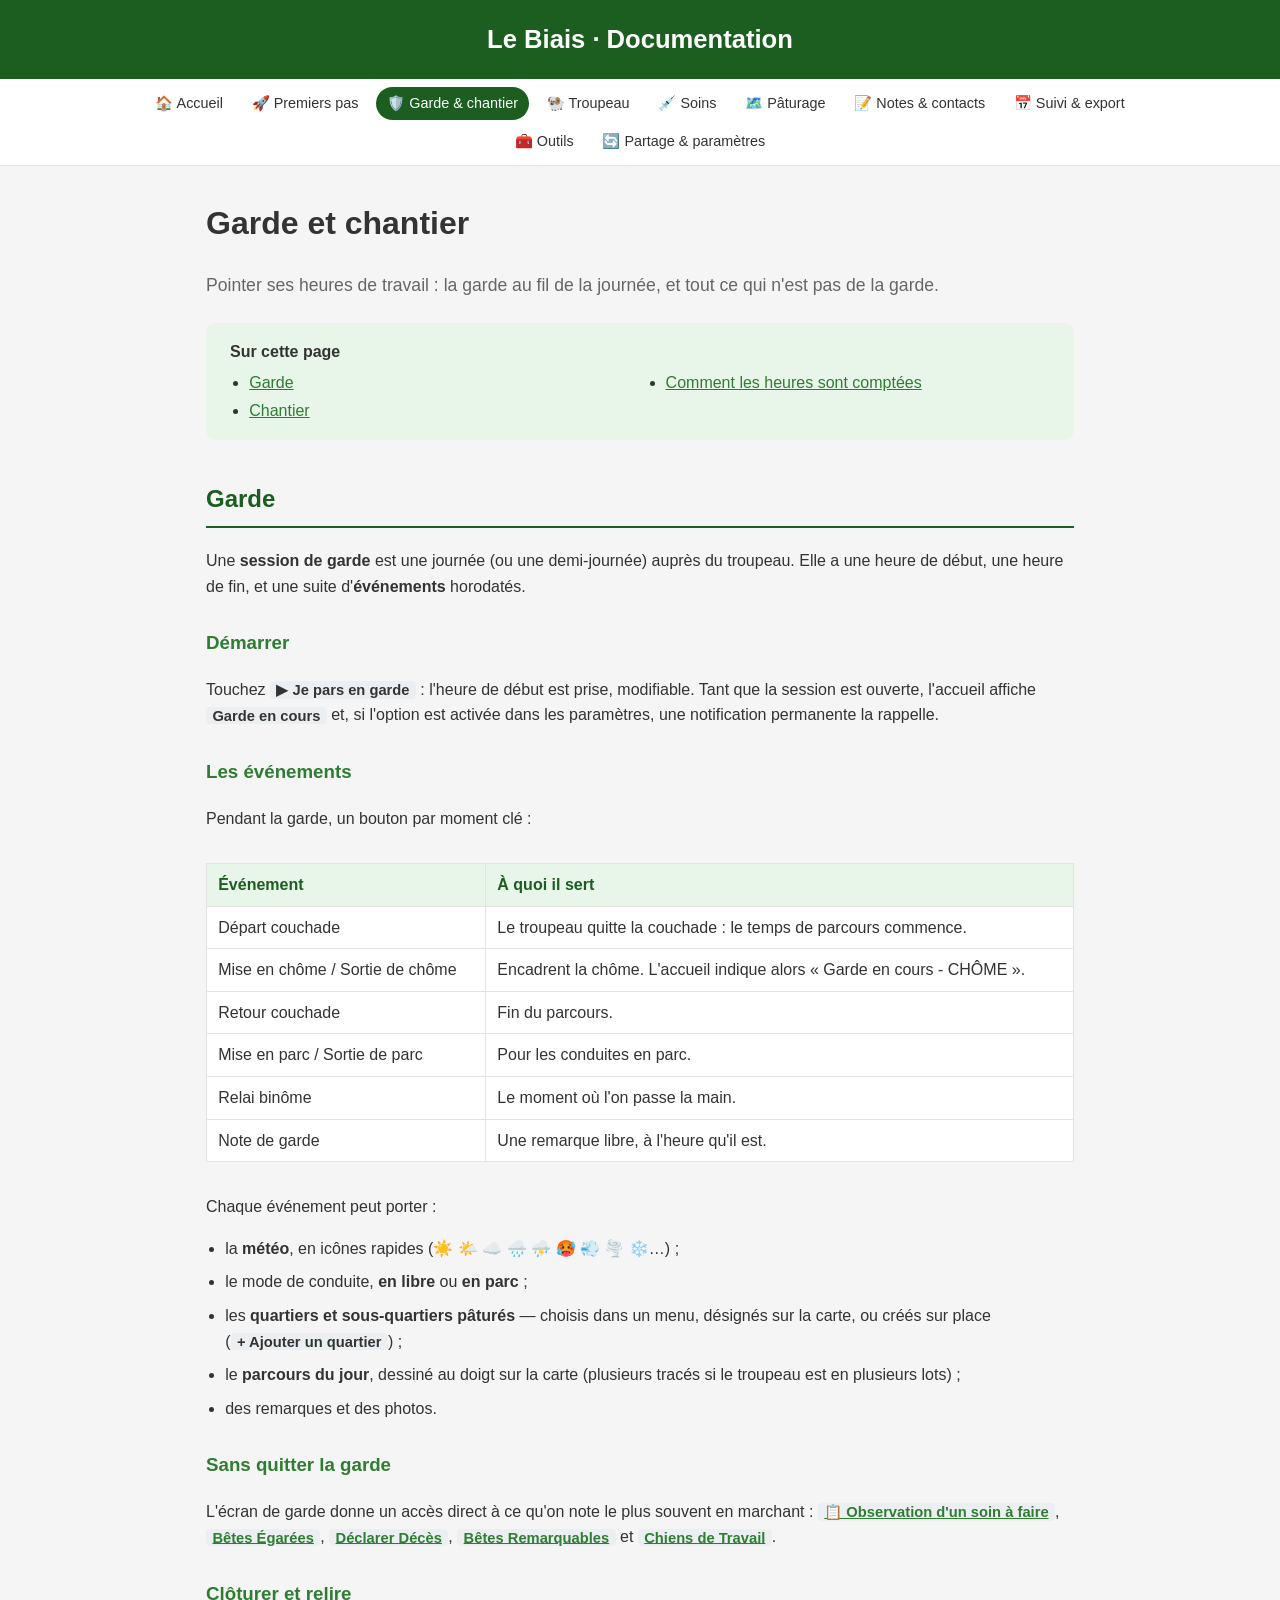
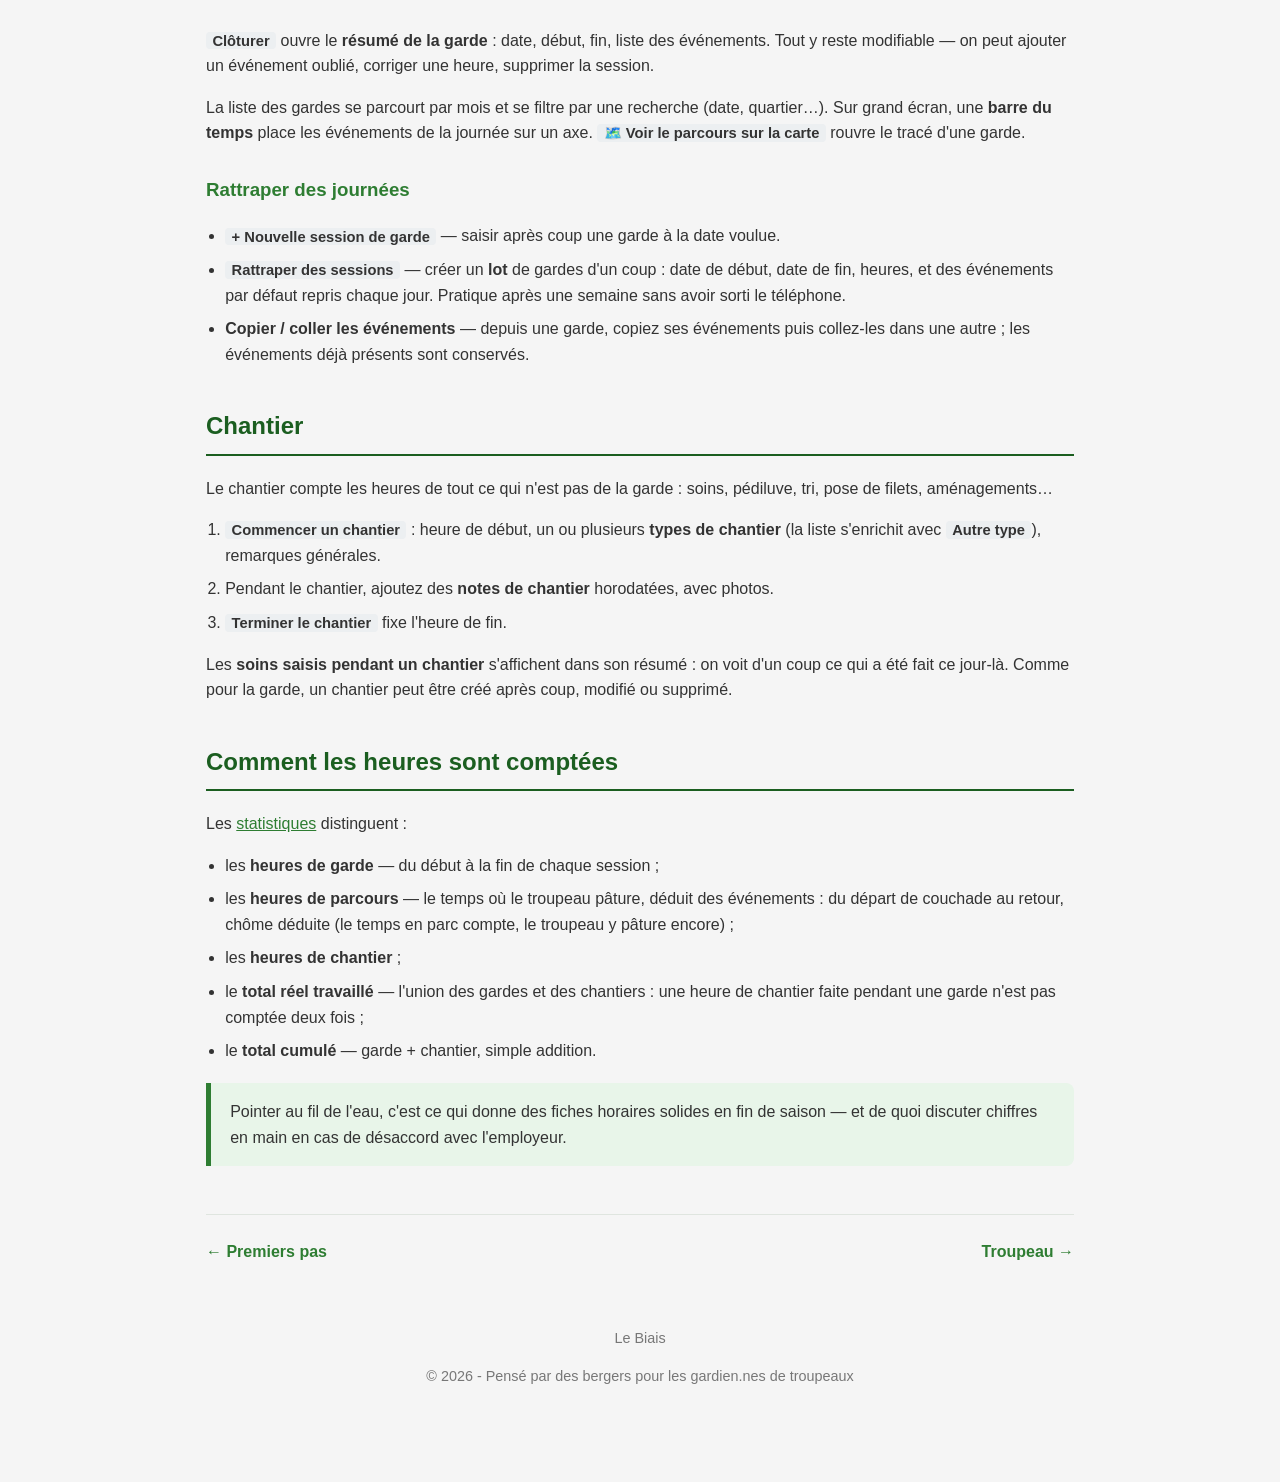
==== garde-chantier.html @ cbfca734 "Ajoute la documentation des fonctionnalités, accessible depuis la page d'accueil Neuf pages thématiq" ====
<!DOCTYPE html>
<html lang="fr">
<head>
    <meta charset="UTF-8">
    <meta name="viewport" content="width=device-width, initial-scale=1.0">
    <title>Garde et chantier - Documentation du Biais</title>
    <link rel="stylesheet" href="style.css">
</head>
<body>

<header class="compact">
    <h1><a href="index.html">Le Biais</a> · Documentation</h1>
</header>

<nav class="docnav" aria-label="Chapitres de la documentation">
    <ul>
        <li><a href="index.html">🏠 Accueil</a></li>
        <li><a href="premiers-pas.html">🚀 Premiers pas</a></li>
        <li><a href="garde-chantier.html" class="current">🛡️ Garde &amp; chantier</a></li>
        <li><a href="troupeau.html">🐏 Troupeau</a></li>
        <li><a href="soins.html">💉 Soins</a></li>
        <li><a href="paturage.html">🗺️ Pâturage</a></li>
        <li><a href="notes-contacts.html">📝 Notes &amp; contacts</a></li>
        <li><a href="suivi.html">📅 Suivi &amp; export</a></li>
        <li><a href="outils.html">🧰 Outils</a></li>
        <li><a href="synchronisation.html">🔄 Partage &amp; paramètres</a></li>
    </ul>
</nav>

<div class="container doc">
    <h1>Garde et chantier</h1>
    <p class="lead">Pointer ses heures de travail : la garde au fil de la journée, et tout ce qui n'est pas de la garde.</p>

    <div class="toc">
        <strong>Sur cette page</strong>
        <ul>
            <li><a href="#garde">Garde</a></li>
            <li><a href="#chantier">Chantier</a></li>
            <li><a href="#heures">Comment les heures sont comptées</a></li>
        </ul>
    </div>

    <h2 id="garde">Garde</h2>
    <p>Une <strong>session de garde</strong> est une journée (ou une demi-journée) auprès du troupeau. Elle a une heure de début, une heure de fin, et une suite d'<strong>événements</strong> horodatés.</p>

    <h3 id="garde-demarrer">Démarrer</h3>
    <p>Touchez <span class="ui">▶ Je pars en garde</span> : l'heure de début est prise, modifiable. Tant que la session est ouverte, l'accueil affiche <span class="ui">Garde en cours</span> et, si l'option est activée dans les paramètres, une notification permanente la rappelle.</p>

    <h3 id="garde-evenements">Les événements</h3>
    <p>Pendant la garde, un bouton par moment clé :</p>
    <div class="table-wrap">
    <table>
        <tr><th>Événement</th><th>À quoi il sert</th></tr>
        <tr><td>Départ couchade</td><td>Le troupeau quitte la couchade : le temps de parcours commence.</td></tr>
        <tr><td>Mise en chôme / Sortie de chôme</td><td>Encadrent la chôme. L'accueil indique alors « Garde en cours - CHÔME ».</td></tr>
        <tr><td>Retour couchade</td><td>Fin du parcours.</td></tr>
        <tr><td>Mise en parc / Sortie de parc</td><td>Pour les conduites en parc.</td></tr>
        <tr><td>Relai binôme</td><td>Le moment où l'on passe la main.</td></tr>
        <tr><td>Note de garde</td><td>Une remarque libre, à l'heure qu'il est.</td></tr>
    </table>
    </div>
    <p>Chaque événement peut porter :</p>
    <ul>
        <li>la <strong>météo</strong>, en icônes rapides (☀️ 🌤️ ☁️ 🌧️ ⛈️ 🥵 💨 🌪️ ❄️…) ;</li>
        <li>le mode de conduite, <strong>en libre</strong> ou <strong>en parc</strong> ;</li>
        <li>les <strong>quartiers et sous-quartiers pâturés</strong> — choisis dans un menu, désignés sur la carte, ou créés sur place (<span class="ui">+ Ajouter un quartier</span>) ;</li>
        <li>le <strong>parcours du jour</strong>, dessiné au doigt sur la carte (plusieurs tracés si le troupeau est en plusieurs lots) ;</li>
        <li>des remarques et des photos.</li>
    </ul>

    <h3 id="garde-raccourcis">Sans quitter la garde</h3>
    <p>L'écran de garde donne un accès direct à ce qu'on note le plus souvent en marchant : <a href="soins.html#afaire"><span class="ui">📋 Observation d'un soin à faire</span></a>, <a href="troupeau.html#egarees"><span class="ui">Bêtes Égarées</span></a>, <a href="troupeau.html#mouvements"><span class="ui">Déclarer Décès</span></a>, <a href="troupeau.html#remarquables"><span class="ui">Bêtes Remarquables</span></a> et <a href="troupeau.html#chiens"><span class="ui">Chiens de Travail</span></a>.</p>

    <h3 id="garde-cloturer">Clôturer et relire</h3>
    <p><span class="ui">Clôturer</span> ouvre le <strong>résumé de la garde</strong> : date, début, fin, liste des événements. Tout y reste modifiable — on peut ajouter un événement oublié, corriger une heure, supprimer la session.</p>
    <p>La liste des gardes se parcourt par mois et se filtre par une recherche (date, quartier…). Sur grand écran, une <strong>barre du temps</strong> place les événements de la journée sur un axe. <span class="ui">🗺️ Voir le parcours sur la carte</span> rouvre le tracé d'une garde.</p>

    <h3 id="garde-rattrapage">Rattraper des journées</h3>
    <ul>
        <li><span class="ui">+ Nouvelle session de garde</span> — saisir après coup une garde à la date voulue.</li>
        <li><span class="ui">Rattraper des sessions</span> — créer un <strong>lot</strong> de gardes d'un coup : date de début, date de fin, heures, et des événements par défaut repris chaque jour. Pratique après une semaine sans avoir sorti le téléphone.</li>
        <li><strong>Copier / coller les événements</strong> — depuis une garde, copiez ses événements puis collez-les dans une autre ; les événements déjà présents sont conservés.</li>
    </ul>

    <h2 id="chantier">Chantier</h2>
    <p>Le chantier compte les heures de tout ce qui n'est pas de la garde : soins, pédiluve, tri, pose de filets, aménagements…</p>
    <ol>
        <li><span class="ui">Commencer un chantier</span> : heure de début, un ou plusieurs <strong>types de chantier</strong> (la liste s'enrichit avec <span class="ui">Autre type</span>), remarques générales.</li>
        <li>Pendant le chantier, ajoutez des <strong>notes de chantier</strong> horodatées, avec photos.</li>
        <li><span class="ui">Terminer le chantier</span> fixe l'heure de fin.</li>
    </ol>
    <p>Les <strong>soins saisis pendant un chantier</strong> s'affichent dans son résumé : on voit d'un coup ce qui a été fait ce jour-là. Comme pour la garde, un chantier peut être créé après coup, modifié ou supprimé.</p>

    <h2 id="heures">Comment les heures sont comptées</h2>
    <p>Les <a href="suivi.html#statistiques">statistiques</a> distinguent :</p>
    <ul>
        <li>les <strong>heures de garde</strong> — du début à la fin de chaque session ;</li>
        <li>les <strong>heures de parcours</strong> — le temps où le troupeau pâture, déduit des événements : du départ de couchade au retour, chôme déduite (le temps en parc compte, le troupeau y pâture encore) ;</li>
        <li>les <strong>heures de chantier</strong> ;</li>
        <li>le <strong>total réel travaillé</strong> — l'union des gardes et des chantiers : une heure de chantier faite pendant une garde n'est pas comptée deux fois ;</li>
        <li>le <strong>total cumulé</strong> — garde + chantier, simple addition.</li>
    </ul>
    <div class="tip"><p>Pointer au fil de l'eau, c'est ce qui donne des fiches horaires solides en fin de saison — et de quoi discuter chiffres en main en cas de désaccord avec l'employeur.</p></div>

    <div class="pager">
        <span><a href="premiers-pas.html">← Premiers pas</a></span>
        <span><a href="troupeau.html">Troupeau →</a></span>
    </div>

    <footer>
        <p>Le Biais</p>
        <p>&copy; 2026 - Pensé par des bergers pour les gardien.nes de troupeaux</p>
    </footer>
</div>

</body>
</html>
---- style.css ----
/* Feuille de style commune à la documentation du Biais. */
:root {
    --primary-color: #1B5E20;
    --secondary-color: #2E7D32;
    --accent-color: #E65100;
    --bg-color: #F5F5F5;
    --text-color: #333;
    --muted-color: #666;
    --card-bg: #ffffff;
    --soft-green: #e8f5e9;
    --soft-orange: #FFF3E0;
    --border-color: #dfe5df;
}

* { box-sizing: border-box; }

body {
    font-family: 'Segoe UI', Tahoma, Geneva, Verdana, sans-serif;
    line-height: 1.6;
    color: var(--text-color);
    background-color: var(--bg-color);
    margin: 0;
    padding: 0;
}

a { color: var(--secondary-color); }

header {
    background-color: var(--primary-color);
    color: white;
    padding: 2rem 1rem;
    text-align: center;
    box-shadow: 0 2px 5px rgba(0,0,0,0.1);
}

header h1 { margin: 0; font-size: 2.5rem; }
header h1 a { color: inherit; text-decoration: none; }
header p { margin: 0.5rem 0 0; opacity: 0.9; font-style: italic; }

/* En-tête resserré des pages de documentation */
header.compact { padding: 1.2rem 1rem; }
header.compact h1 { font-size: 1.6rem; }

.container {
    max-width: 900px;
    margin: 2rem auto;
    padding: 0 1rem;
}

.intro, .panel {
    background: var(--card-bg);
    padding: 2rem;
    border-radius: 12px;
    box-shadow: 0 4px 6px rgba(0,0,0,0.05);
    margin-bottom: 2rem;
}

.important-box {
    background-color: var(--soft-orange);
    border-left: 5px solid var(--accent-color);
    padding: 1.5rem;
    margin: 2rem 0;
    border-radius: 0 8px 8px 0;
}

.important-box h3 { margin-top: 0; color: #BF360C; }

h2 {
    color: var(--primary-color);
    border-bottom: 2px solid var(--primary-color);
    padding-bottom: 0.5rem;
    margin-top: 2.5rem;
}

.feature-grid {
    display: grid;
    grid-template-columns: repeat(auto-fit, minmax(260px, 1fr));
    gap: 1.5rem;
    margin-top: 1.5rem;
}

.feature-card {
    background: var(--card-bg);
    padding: 1.5rem;
    border-radius: 10px;
    box-shadow: 0 2px 4px rgba(0,0,0,0.05);
    transition: transform 0.2s;
    display: flex;
    flex-direction: column;
}

.feature-card:hover { transform: translateY(-5px); }

.feature-card h3 {
    margin-top: 0;
    color: var(--secondary-color);
    display: flex;
    align-items: center;
    gap: 0.5rem;
}

.feature-card p { margin-top: 0; }

.feature-card .more {
    margin-top: auto;
    font-weight: bold;
    text-decoration: none;
}

.feature-card .more:hover { text-decoration: underline; }

.badge, .tag {
    display: inline-block;
    background: var(--accent-color);
    color: white;
    padding: 0.2rem 0.6rem;
    border-radius: 4px;
    font-size: 0.8rem;
    font-weight: bold;
}

.badge { margin-bottom: 1rem; align-self: flex-start; }
.tag { font-size: 0.7rem; vertical-align: middle; margin-left: 0.3rem; }
.tag.grand { background: #1565C0; }

.signal-link, .doc-link, .download-link {
    display: block;
    color: white;
    text-align: center;
    padding: 1rem;
    text-decoration: none;
    border-radius: 8px;
    font-weight: bold;
    margin: 2rem 0;
}

.signal-link { background: #2196F3; }
.doc-link { background: var(--secondary-color); }
.download-link { background: var(--accent-color); }
.download-link small { display: block; font-weight: normal; font-size: 0.85rem; margin-top: 0.3rem; }

footer {
    text-align: center;
    padding: 3rem 1rem;
    color: #777;
    font-size: 0.9rem;
}

ul, ol { padding-left: 1.2rem; }
li { margin-bottom: 0.5rem; }

/* ------------------------------------------------ pages de documentation */

.docnav {
    background: var(--card-bg);
    border-bottom: 1px solid var(--border-color);
    position: sticky;
    top: 0;
    z-index: 10;
}

.docnav ul {
    list-style: none;
    margin: 0 auto;
    padding: 0.5rem 1rem;
    max-width: 1100px;
    display: flex;
    flex-wrap: wrap;
    justify-content: center;
    gap: 0.3rem 0.4rem;
}

.docnav li { margin: 0; }

.docnav a {
    display: block;
    padding: 0.3rem 0.7rem;
    border-radius: 999px;
    text-decoration: none;
    font-size: 0.9rem;
    color: var(--text-color);
}

.docnav a:hover { background: var(--soft-green); }
.docnav a.current { background: var(--primary-color); color: white; }

.doc h2 { scroll-margin-top: 6rem; }

.doc h3 {
    color: var(--secondary-color);
    margin-top: 1.8rem;
    scroll-margin-top: 6rem;
}

.lead { font-size: 1.1rem; color: var(--muted-color); }

.toc {
    background: var(--soft-green);
    border-radius: 10px;
    padding: 1rem 1.5rem;
    margin: 1.5rem 0;
}

.toc strong { display: block; margin-bottom: 0.3rem; }
.toc ul { margin: 0; columns: 2; column-gap: 2rem; }
.toc li { margin-bottom: 0.2rem; break-inside: avoid; }

.tip, .warn {
    padding: 1rem 1.2rem;
    border-radius: 0 8px 8px 0;
    margin: 1.2rem 0;
}

.tip { background: var(--soft-green); border-left: 5px solid var(--secondary-color); }
.warn { background: var(--soft-orange); border-left: 5px solid var(--accent-color); }
.tip p, .warn p { margin: 0; }

/* Libellé tel qu'il est écrit dans l'application */
.ui {
    background: #eceff1;
    border-radius: 4px;
    padding: 0.05rem 0.4rem;
    font-weight: 600;
    font-size: 0.92em;
    white-space: nowrap;
}

.table-wrap { overflow-x: auto; }

table {
    border-collapse: collapse;
    width: 100%;
    margin: 1rem 0;
    background: var(--card-bg);
}

th, td {
    border: 1px solid var(--border-color);
    padding: 0.5rem 0.7rem;
    text-align: left;
    vertical-align: top;
}

th { background: var(--soft-green); color: var(--primary-color); }

.pager {
    display: flex;
    justify-content: space-between;
    gap: 1rem;
    margin-top: 3rem;
    padding-top: 1.5rem;
    border-top: 1px solid var(--border-color);
}

.pager a { text-decoration: none; font-weight: bold; }
.pager a:hover { text-decoration: underline; }

@media (max-width: 600px) {
    header h1 { font-size: 1.8rem; }
    header.compact h1 { font-size: 1.3rem; }
    .intro, .panel { padding: 1.2rem; }
    .toc ul { columns: 1; }
    .docnav ul { justify-content: flex-start; flex-wrap: nowrap; overflow-x: auto; }
    .docnav a { white-space: nowrap; }
}
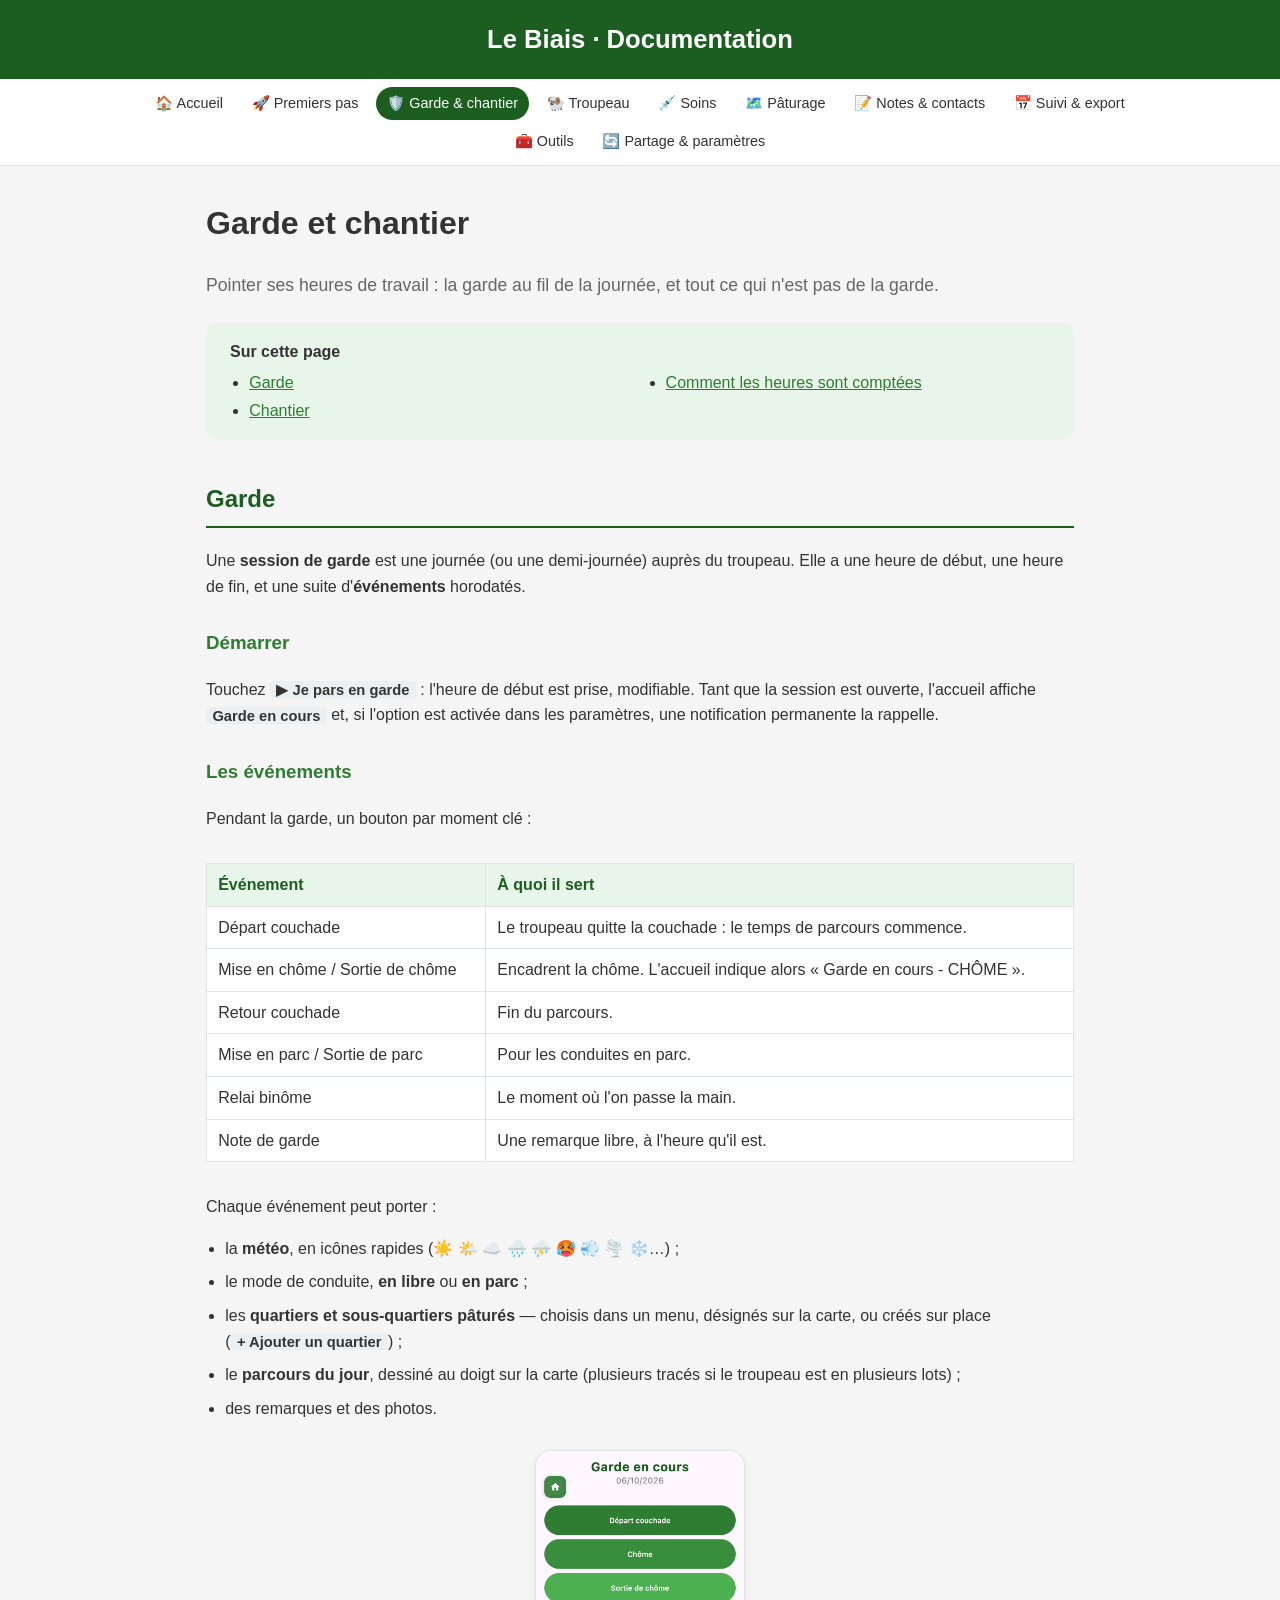
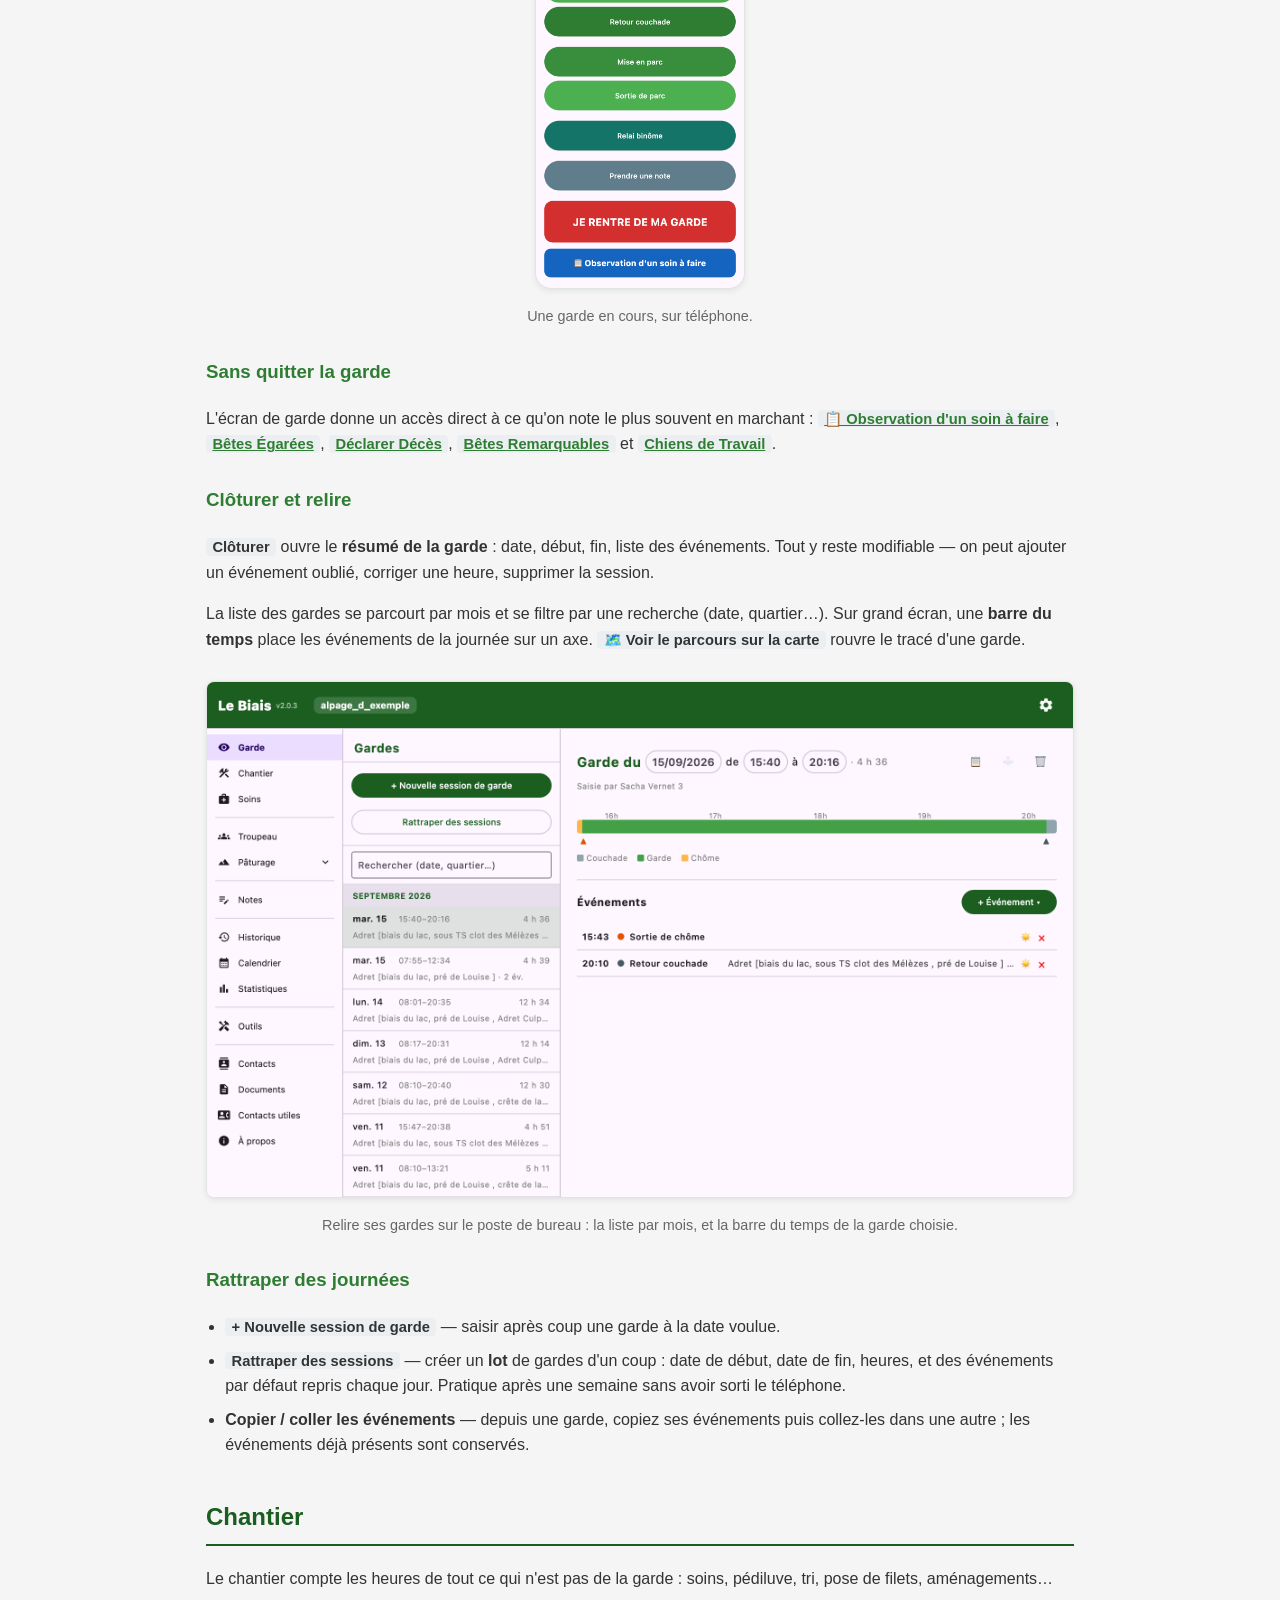
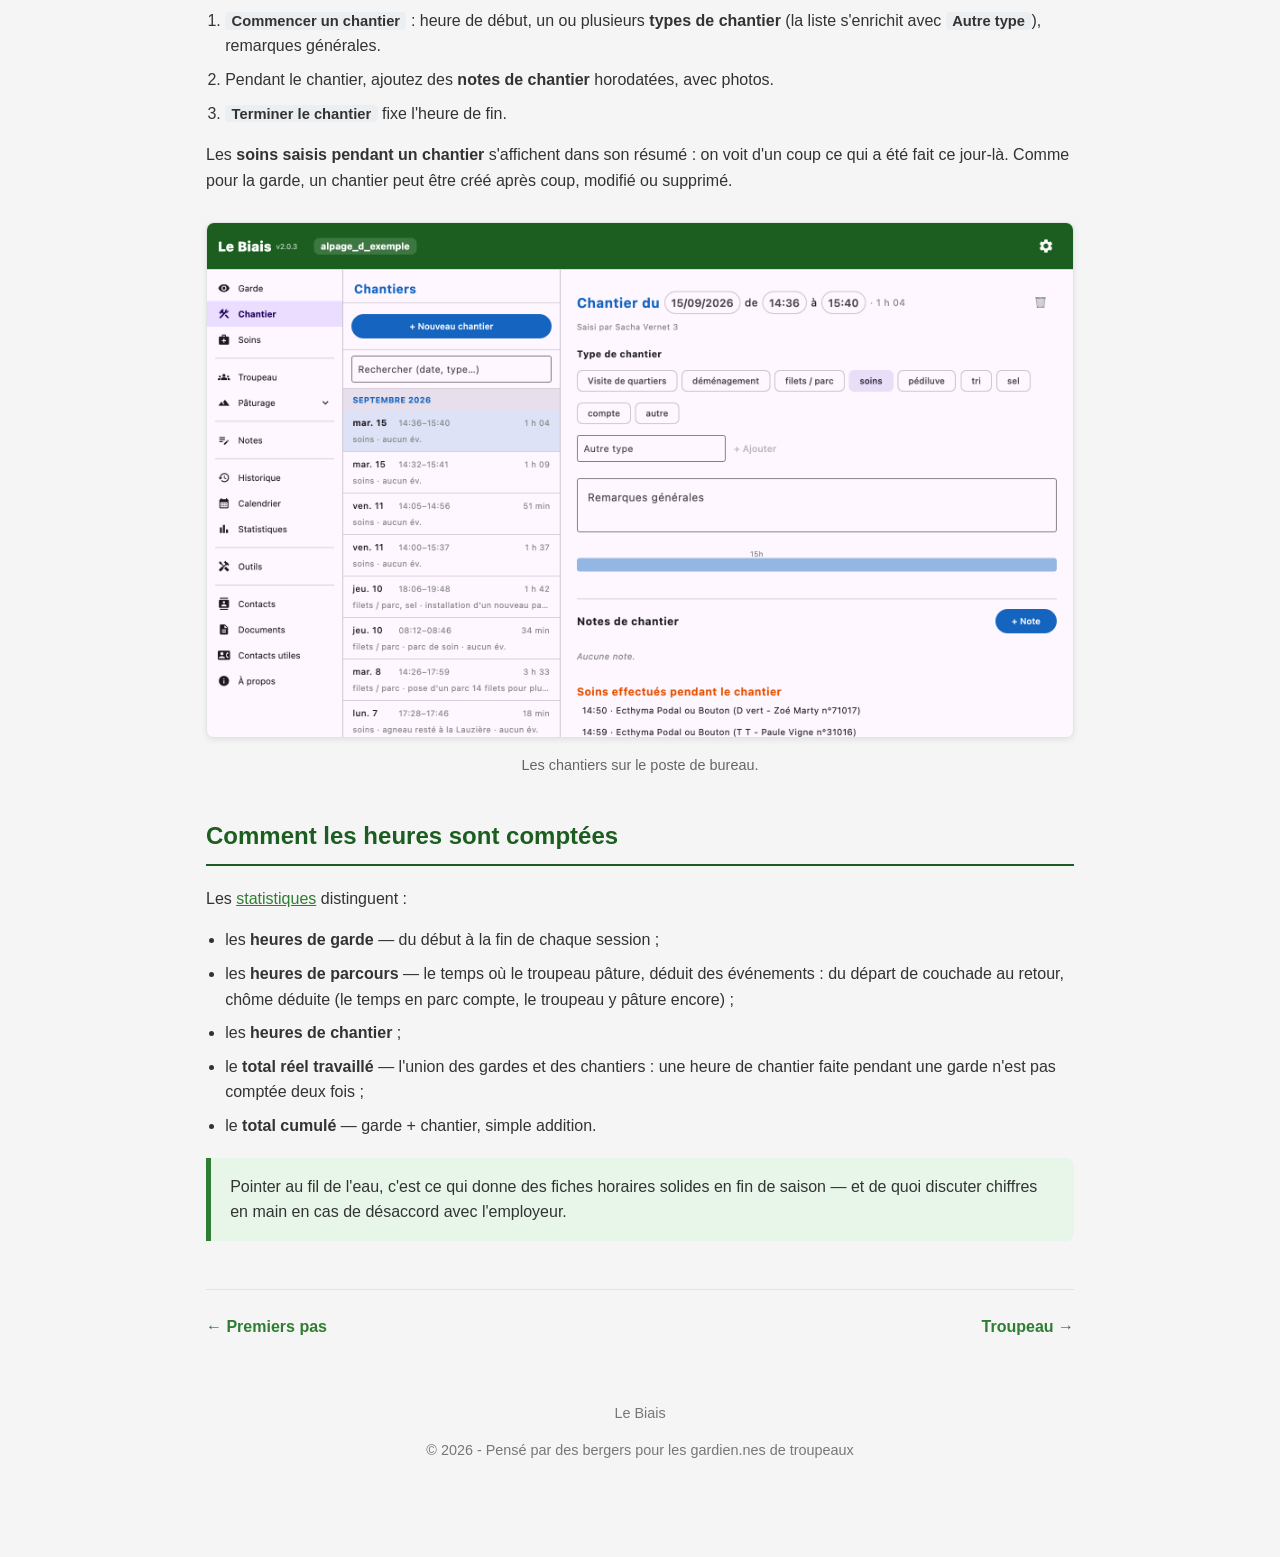
==== commit 20f4d736: "ajout de capture d'écran dans la doc" ====
--- a/garde-chantier.html
+++ b/garde-chantier.html
@@ -68,12 +68,22 @@
         <li>des remarques et des photos.</li>
     </ul>
 
+    <figure class="captures">
+        <a class="telephone" href="captures/garde-telephone.png"><img src="captures/garde-telephone.png" alt="Une garde en cours sur téléphone : un bouton par événement, puis « Je rentre de ma garde »" width="800" height="1680" loading="lazy"></a>
+        <figcaption>Une garde en cours, sur téléphone.</figcaption>
+    </figure>
+
     <h3 id="garde-raccourcis">Sans quitter la garde</h3>
-    <p>L'écran de garde donne un accès direct à ce qu'on note le plus souvent en marchant : <a href="soins.html#afaire"><span class="ui">📋 Observation d'un soin à faire</span></a>, <a href="troupeau.html#egarees"><span class="ui">Bêtes Égarées</span></a>, <a href="troupeau.html#mouvements"><span class="ui">Déclarer Décès</span></a>, <a href="troupeau.html#remarquables"><span class="ui">Bêtes Remarquables</span></a> et <a href="troupeau.html#chiens"><span class="ui">Chiens de Travail</span></a>.</p>
+    <p>L'écran de garde donne un accès direct à ce qu'on note le plus souvent en marchant : <a href="soins.html#afaire"><span class="ui">📋 Observation d'un soin à faire</span></a>, <a href="troupeau.html#egarees"><span class="ui">Bêtes Égarées</span></a>, <a href="troupeau.html#deces"><span class="ui">Déclarer Décès</span></a>, <a href="troupeau.html#remarquables"><span class="ui">Bêtes Remarquables</span></a> et <a href="troupeau.html#chiens"><span class="ui">Chiens de Travail</span></a>.</p>
 
     <h3 id="garde-cloturer">Clôturer et relire</h3>
     <p><span class="ui">Clôturer</span> ouvre le <strong>résumé de la garde</strong> : date, début, fin, liste des événements. Tout y reste modifiable — on peut ajouter un événement oublié, corriger une heure, supprimer la session.</p>
     <p>La liste des gardes se parcourt par mois et se filtre par une recherche (date, quartier…). Sur grand écran, une <strong>barre du temps</strong> place les événements de la journée sur un axe. <span class="ui">🗺️ Voir le parcours sur la carte</span> rouvre le tracé d'une garde.</p>
+
+    <figure class="captures">
+        <a class="bureau" href="captures/garde-bureau.png"><img src="captures/garde-bureau.png" alt="Les gardes sur le poste de bureau : liste par mois à gauche, barre du temps et événements de la garde choisie à droite" width="1920" height="1140" loading="lazy"></a>
+        <figcaption>Relire ses gardes sur le poste de bureau : la liste par mois, et la barre du temps de la garde choisie.</figcaption>
+    </figure>
 
     <h3 id="garde-rattrapage">Rattraper des journées</h3>
     <ul>
@@ -90,6 +100,11 @@
         <li><span class="ui">Terminer le chantier</span> fixe l'heure de fin.</li>
     </ol>
     <p>Les <strong>soins saisis pendant un chantier</strong> s'affichent dans son résumé : on voit d'un coup ce qui a été fait ce jour-là. Comme pour la garde, un chantier peut être créé après coup, modifié ou supprimé.</p>
+
+    <figure class="captures">
+        <a class="bureau" href="captures/chantier-bureau.png"><img src="captures/chantier-bureau.png" alt="Les chantiers sur le poste de bureau : liste par mois, types de chantier, remarques et notes du chantier choisi" width="1920" height="1140" loading="lazy"></a>
+        <figcaption>Les chantiers sur le poste de bureau.</figcaption>
+    </figure>
 
     <h2 id="heures">Comment les heures sont comptées</h2>
     <p>Les <a href="suivi.html#statistiques">statistiques</a> distinguent :</p>
--- a/style.css
+++ b/style.css
@@ -184,7 +184,7 @@
 .docnav a:hover { background: var(--soft-green); }
 .docnav a.current { background: var(--primary-color); color: white; }
 
-.doc h2 { scroll-margin-top: 6rem; }
+.doc h2, .doc li[id] { scroll-margin-top: 6rem; }
 
 .doc h3 {
     color: var(--secondary-color);
@@ -243,6 +243,38 @@
 
 th { background: var(--soft-green); color: var(--primary-color); }
 
+/* Captures d'écran : un téléphone, un poste de bureau, ou les deux côte à côte */
+.captures {
+    display: flex;
+    flex-wrap: wrap;
+    justify-content: center;
+    align-items: flex-start;
+    gap: 1rem;
+    margin: 1.8rem 0;
+}
+
+.captures a { display: block; line-height: 0; min-width: 0; }
+.captures a.telephone { flex: 0 1 210px; }
+.captures a.bureau { flex: 1 1 420px; }
+
+.captures img {
+    width: 100%;
+    height: auto;
+    background: var(--card-bg);
+    border: 1px solid var(--border-color);
+    border-radius: 8px;
+    box-shadow: 0 2px 6px rgba(0,0,0,0.08);
+}
+
+.captures a.telephone img { border-radius: 16px; }
+
+.captures figcaption {
+    flex-basis: 100%;
+    text-align: center;
+    font-size: 0.9rem;
+    color: var(--muted-color);
+}
+
 .pager {
     display: flex;
     justify-content: space-between;
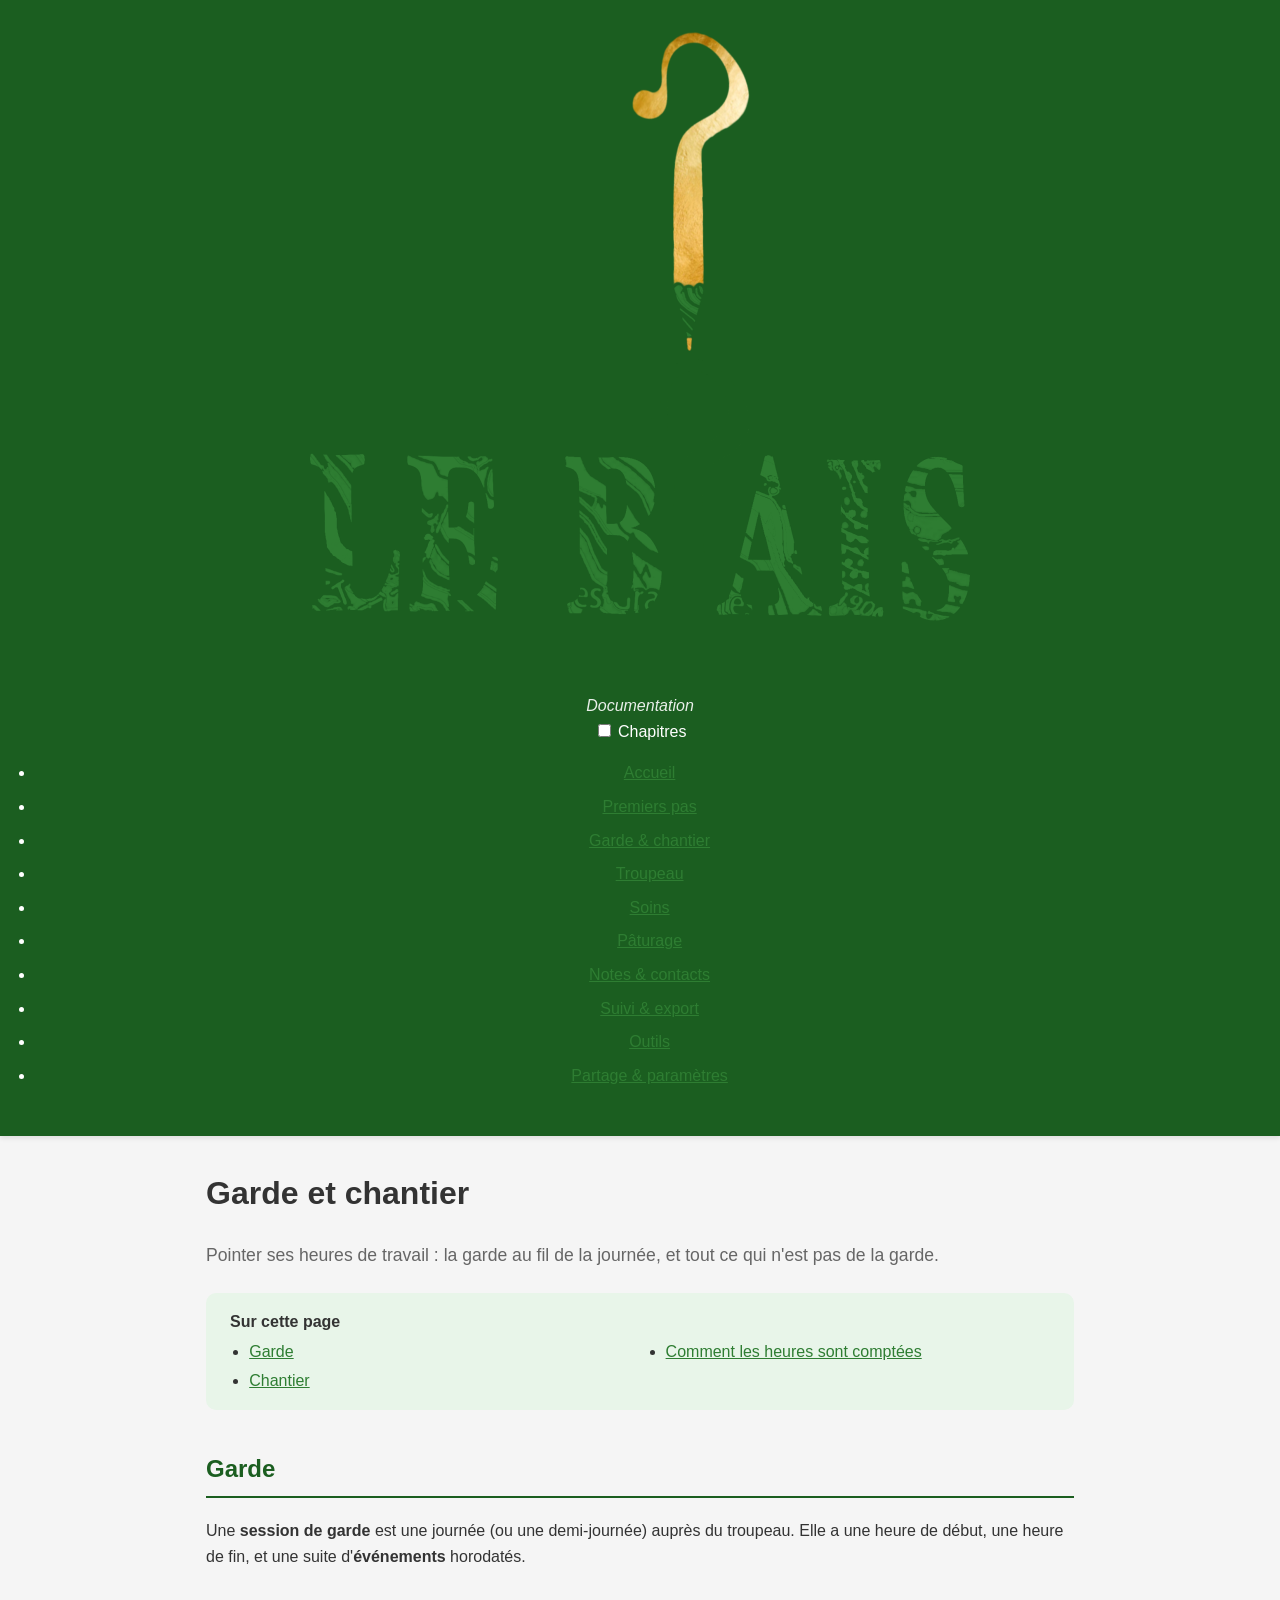
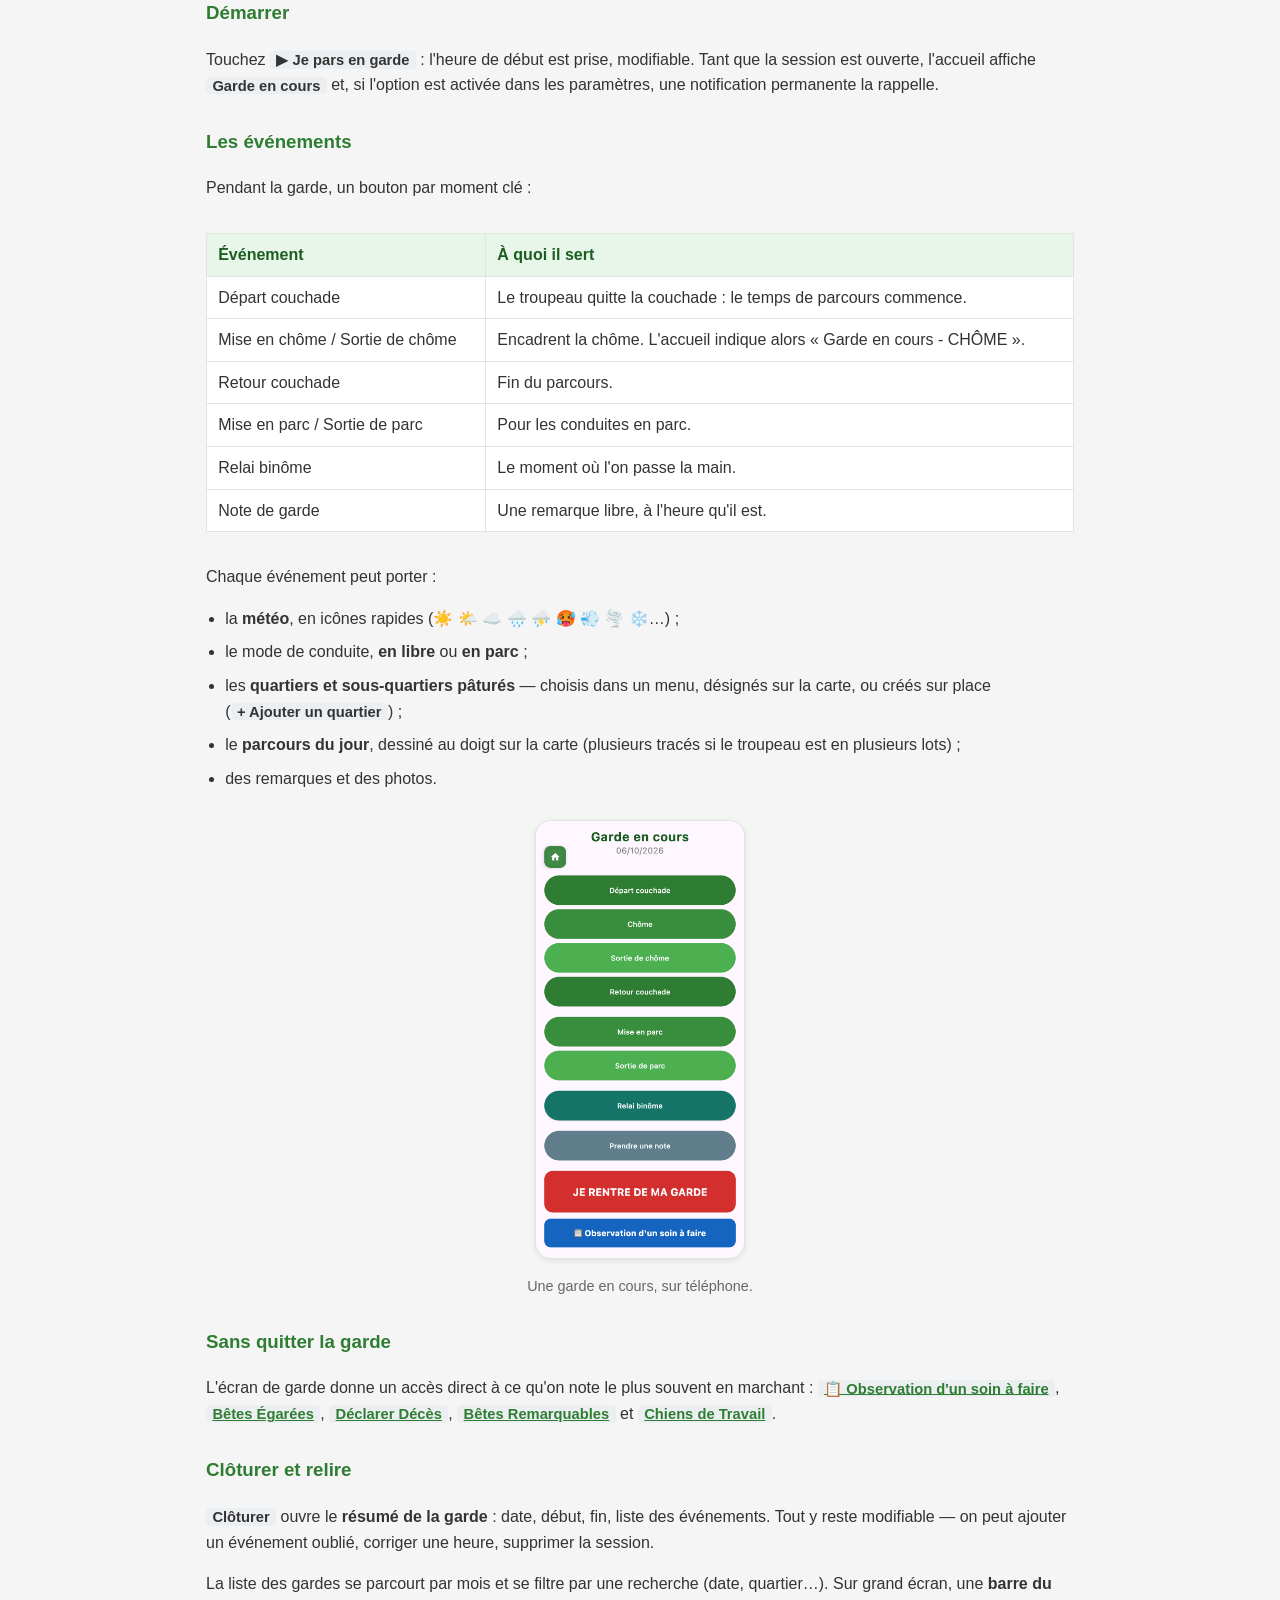
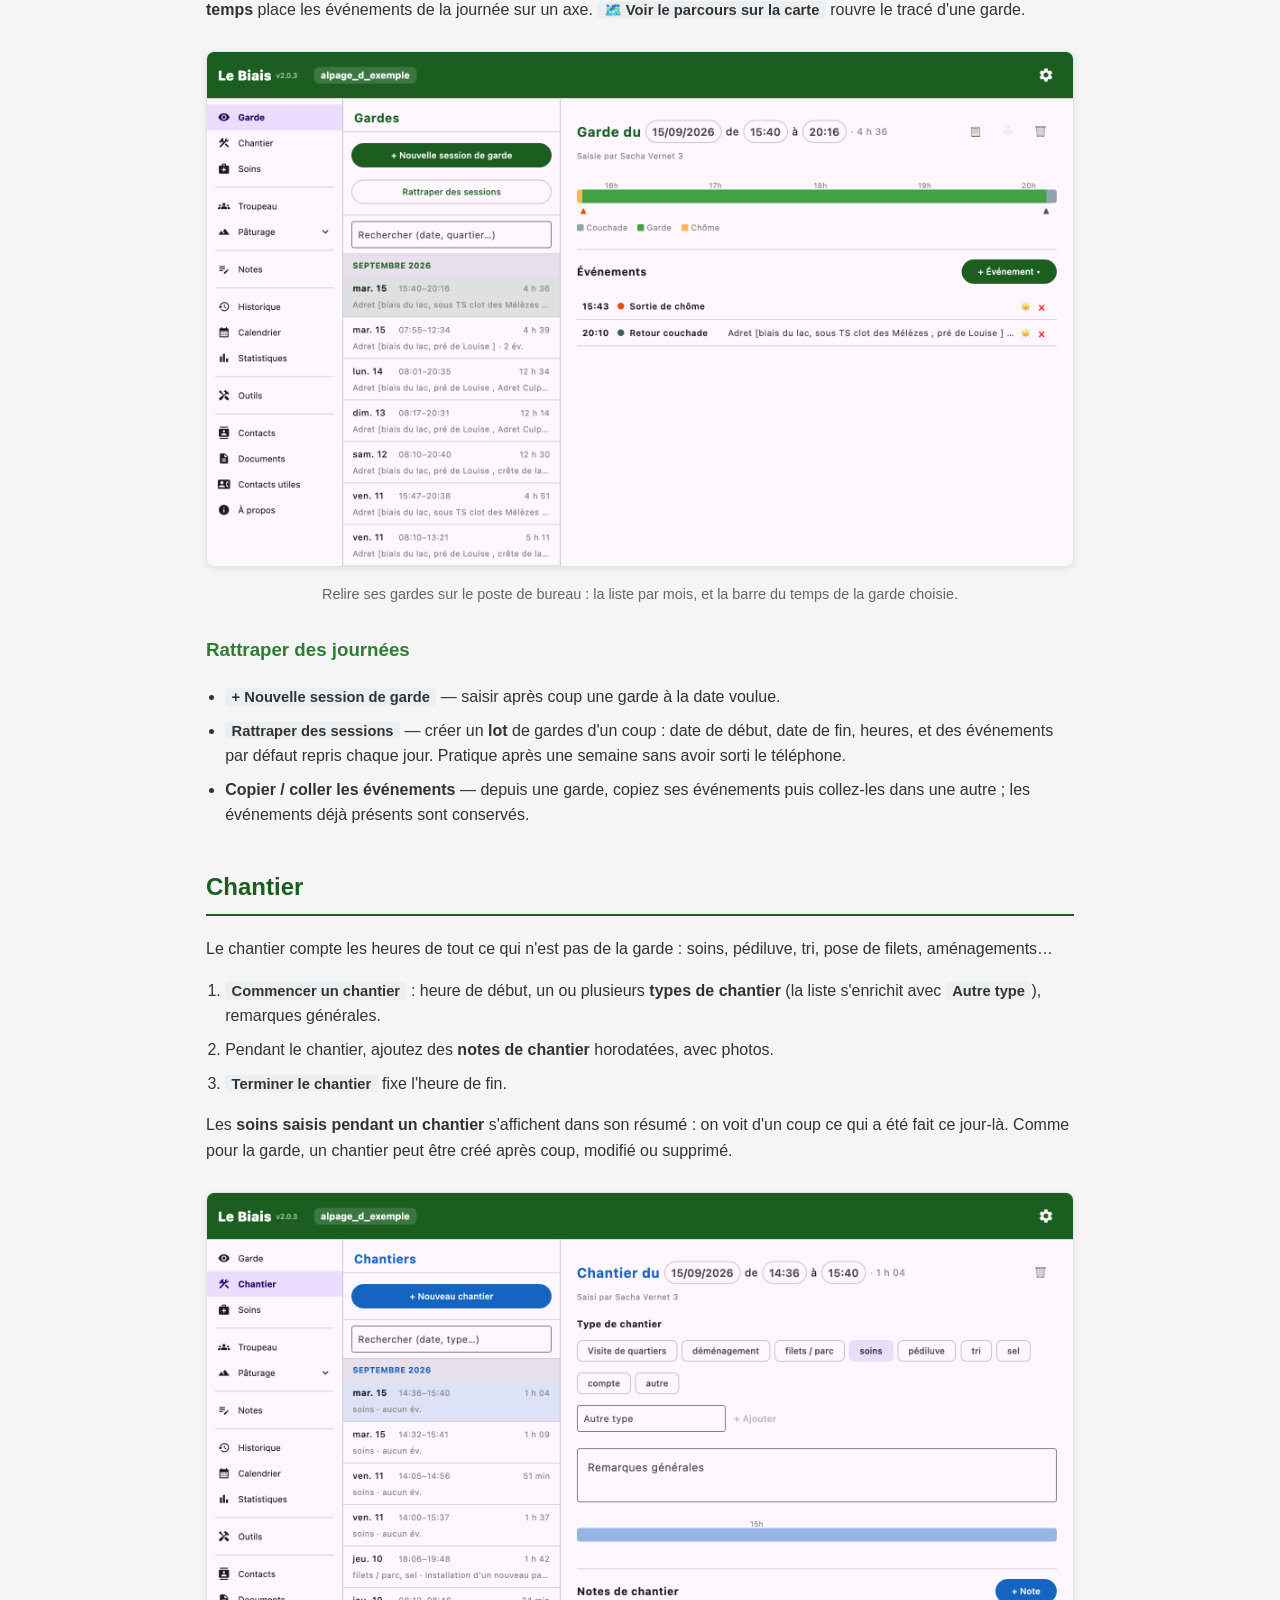
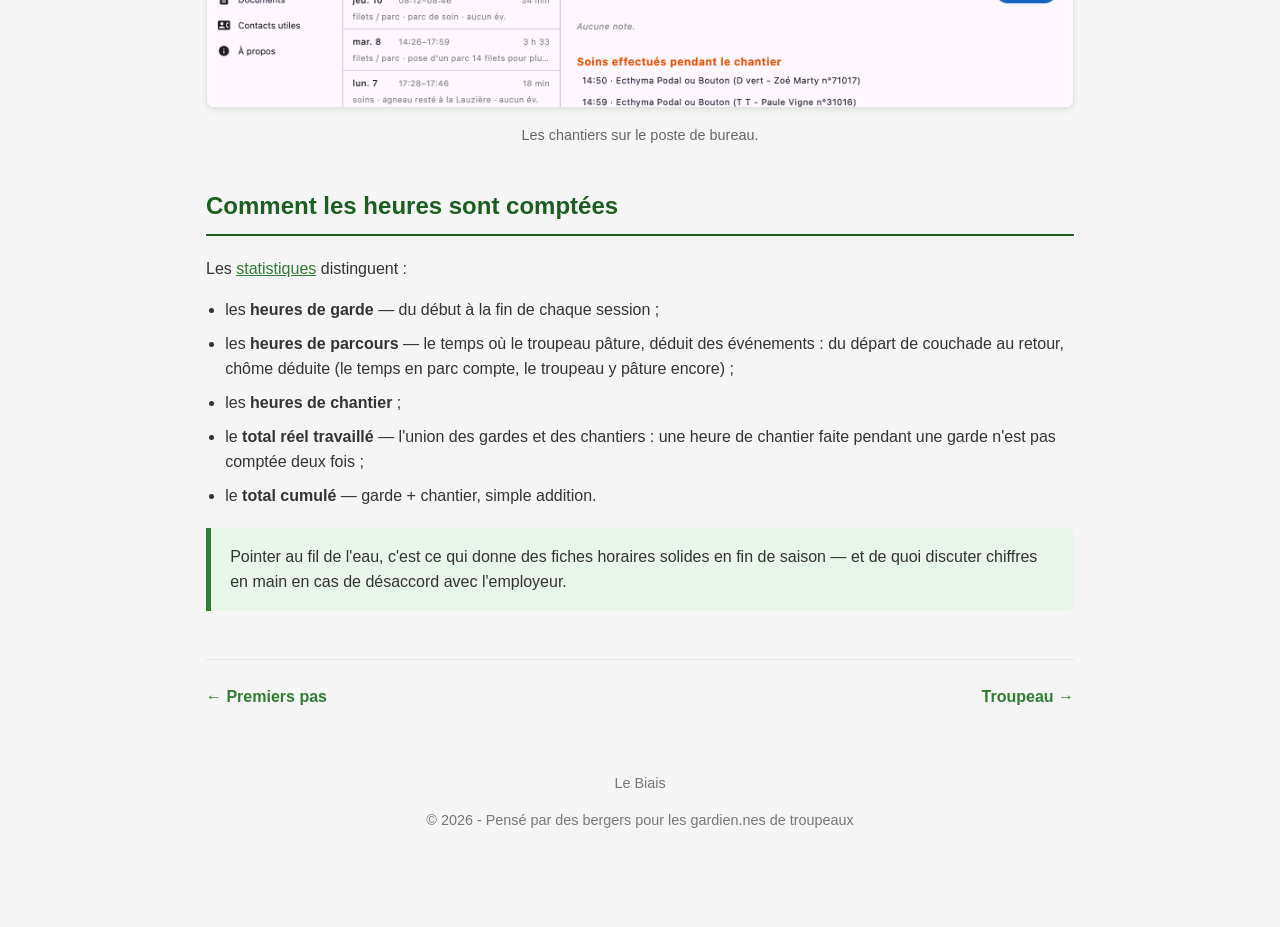
==== commit 488ac008: "Pose le bloc de navigation commun dans les pages de la doc Co-Authored-By: Claude Opus 5.5 <noreply@" ====
--- a/garde-chantier.html
+++ b/garde-chantier.html
@@ -5,27 +5,34 @@
     <meta name="viewport" content="width=device-width, initial-scale=1.0">
     <title>Garde et chantier - Documentation du Biais</title>
     <link rel="stylesheet" href="style.css">
+    <link rel="icon" href="images/icone.png">
+    <script src="doc.js"></script>
 </head>
 <body>
 
-<header class="compact">
-    <h1><a href="index.html">Le Biais</a> · Documentation</h1>
+<!-- navigation : bloc généré par tools/doc/navigation.py, ne pas modifier à la main -->
+<header class="pan">
+    <div class="carte" aria-hidden="true"><div class="trait"></div><div class="sentier"></div></div>
+    <a class="bandeau" href="index.html"><img src="images/bandeau-houlette.png" alt="" width="660" height="319"><img class="lettres" src="images/bandeau-lettres.png" alt="Le Biais" width="660" height="319"></a>
+    <p class="sous">Documentation</p>
+    <input type="checkbox" id="bascule-chapitres" class="bascule">
+    <label for="bascule-chapitres" class="bouton-chapitres">Chapitres</label>
+    <nav class="chapitres" aria-label="Chapitres de la documentation">
+        <ul>
+            <li><a href="index.html">Accueil</a></li>
+            <li><a href="premiers-pas.html">Premiers pas</a></li>
+            <li><a href="garde-chantier.html" aria-current="page">Garde &amp; chantier</a></li>
+            <li><a href="troupeau.html">Troupeau</a></li>
+            <li><a href="soins.html">Soins</a></li>
+            <li><a href="paturage.html">Pâturage</a></li>
+            <li><a href="notes-contacts.html">Notes &amp; contacts</a></li>
+            <li><a href="suivi.html">Suivi &amp; export</a></li>
+            <li><a href="outils.html">Outils</a></li>
+            <li><a href="synchronisation.html">Partage &amp; paramètres</a></li>
+        </ul>
+    </nav>
 </header>
-
-<nav class="docnav" aria-label="Chapitres de la documentation">
-    <ul>
-        <li><a href="index.html">🏠 Accueil</a></li>
-        <li><a href="premiers-pas.html">🚀 Premiers pas</a></li>
-        <li><a href="garde-chantier.html" class="current">🛡️ Garde &amp; chantier</a></li>
-        <li><a href="troupeau.html">🐏 Troupeau</a></li>
-        <li><a href="soins.html">💉 Soins</a></li>
-        <li><a href="paturage.html">🗺️ Pâturage</a></li>
-        <li><a href="notes-contacts.html">📝 Notes &amp; contacts</a></li>
-        <li><a href="suivi.html">📅 Suivi &amp; export</a></li>
-        <li><a href="outils.html">🧰 Outils</a></li>
-        <li><a href="synchronisation.html">🔄 Partage &amp; paramètres</a></li>
-    </ul>
-</nav>
+<!-- /navigation -->
 
 <div class="container doc">
     <h1>Garde et chantier</h1>
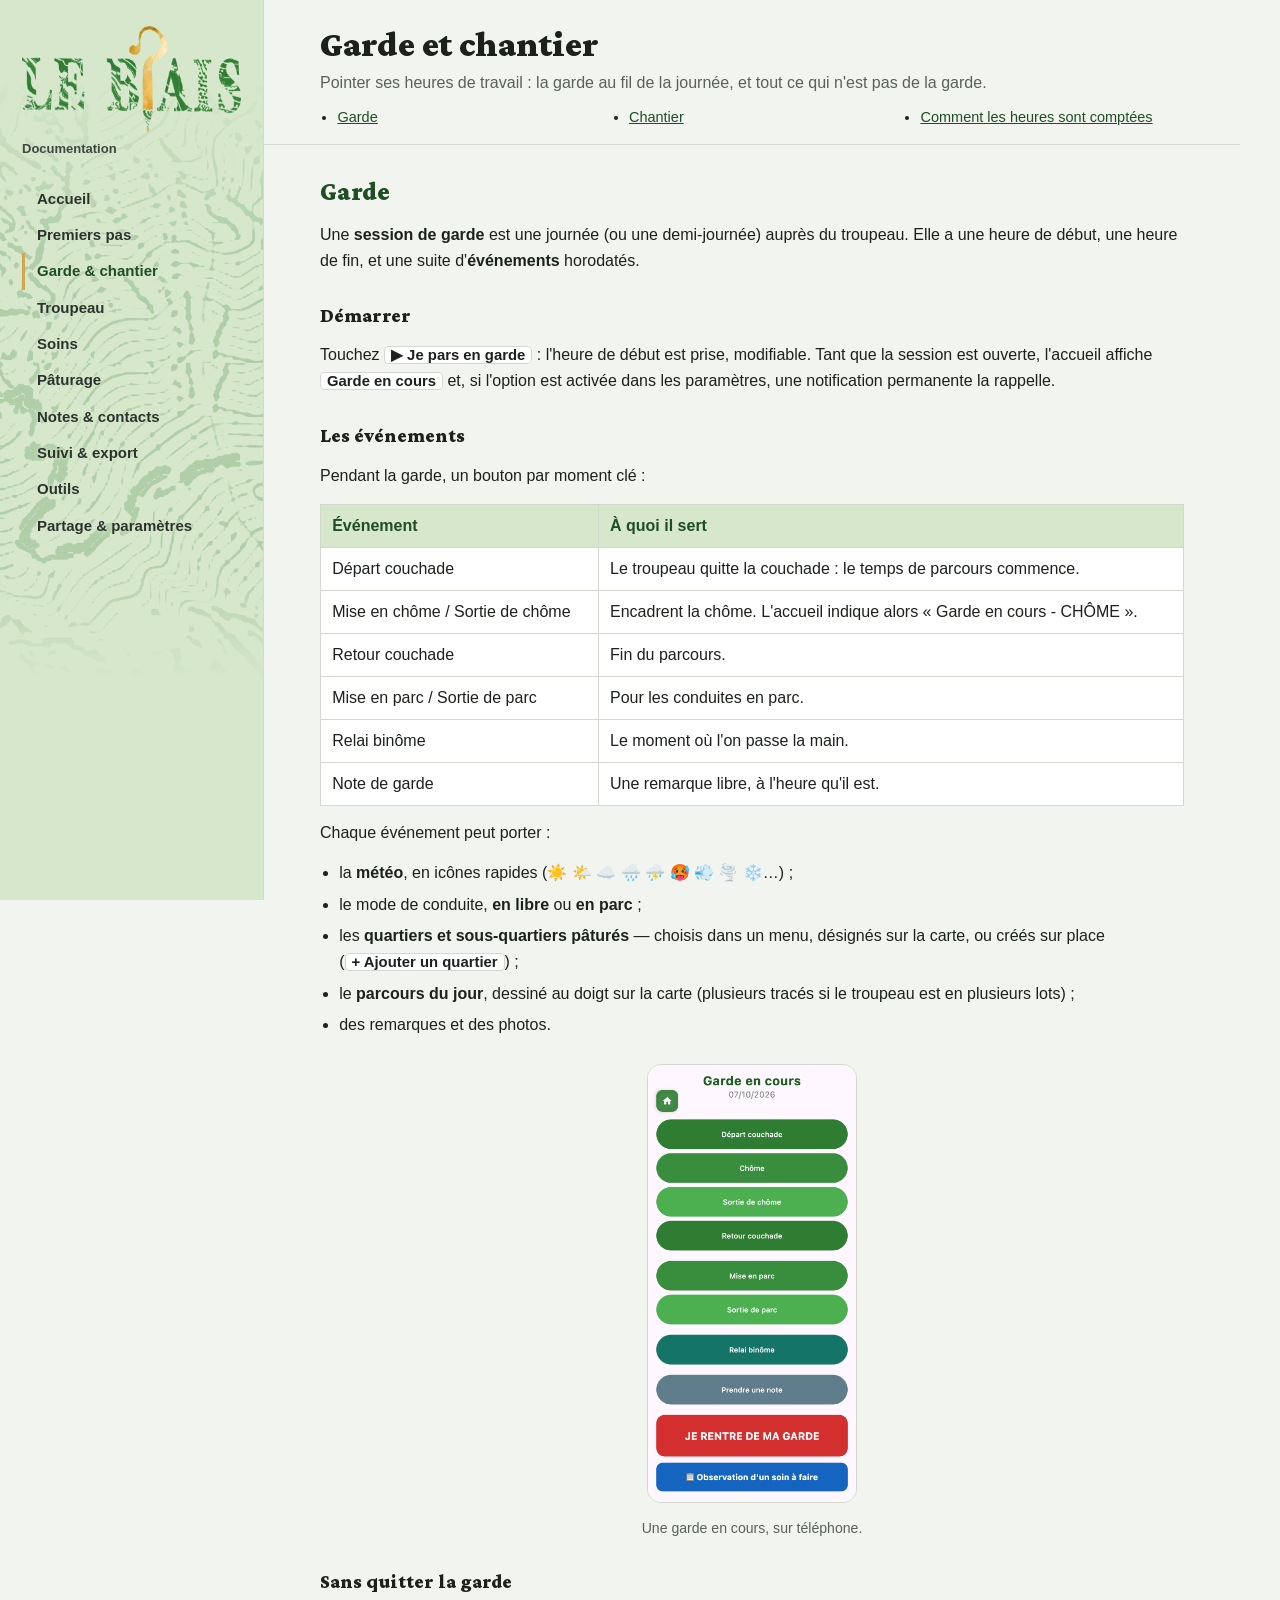
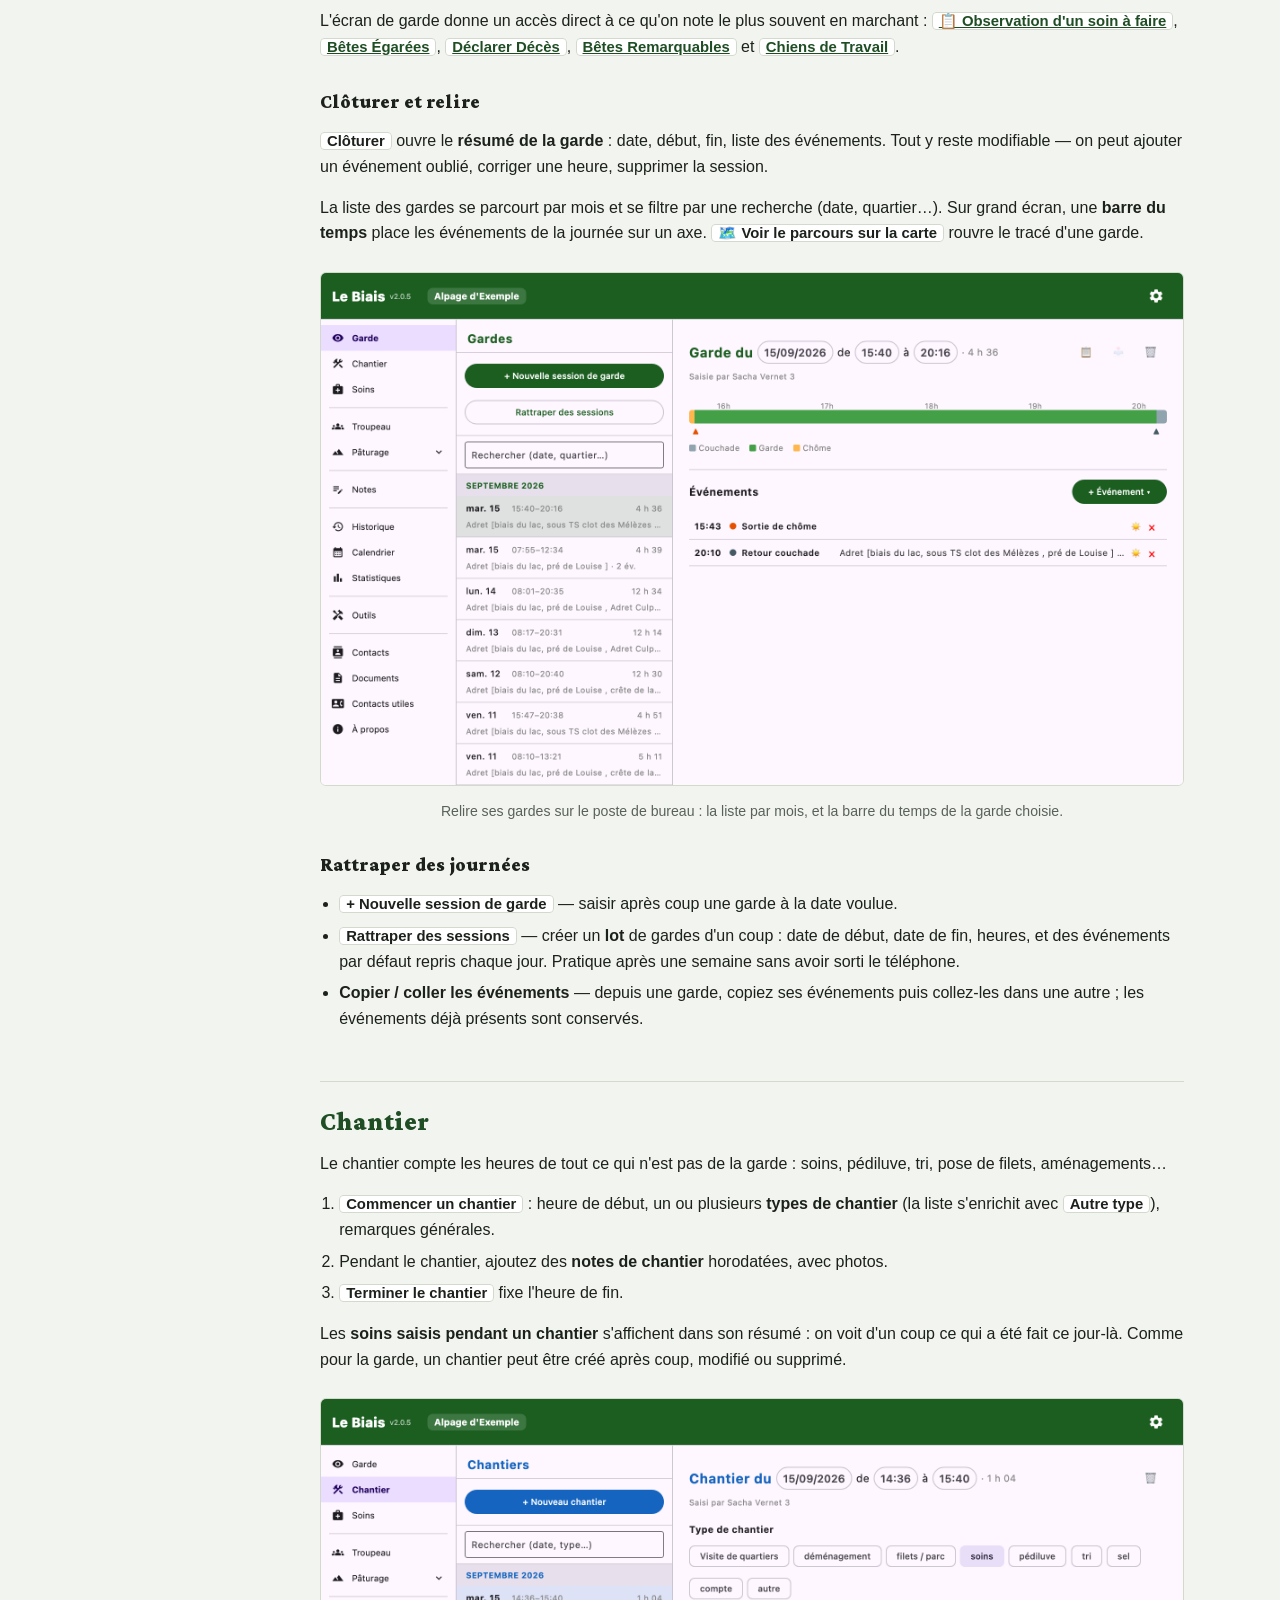
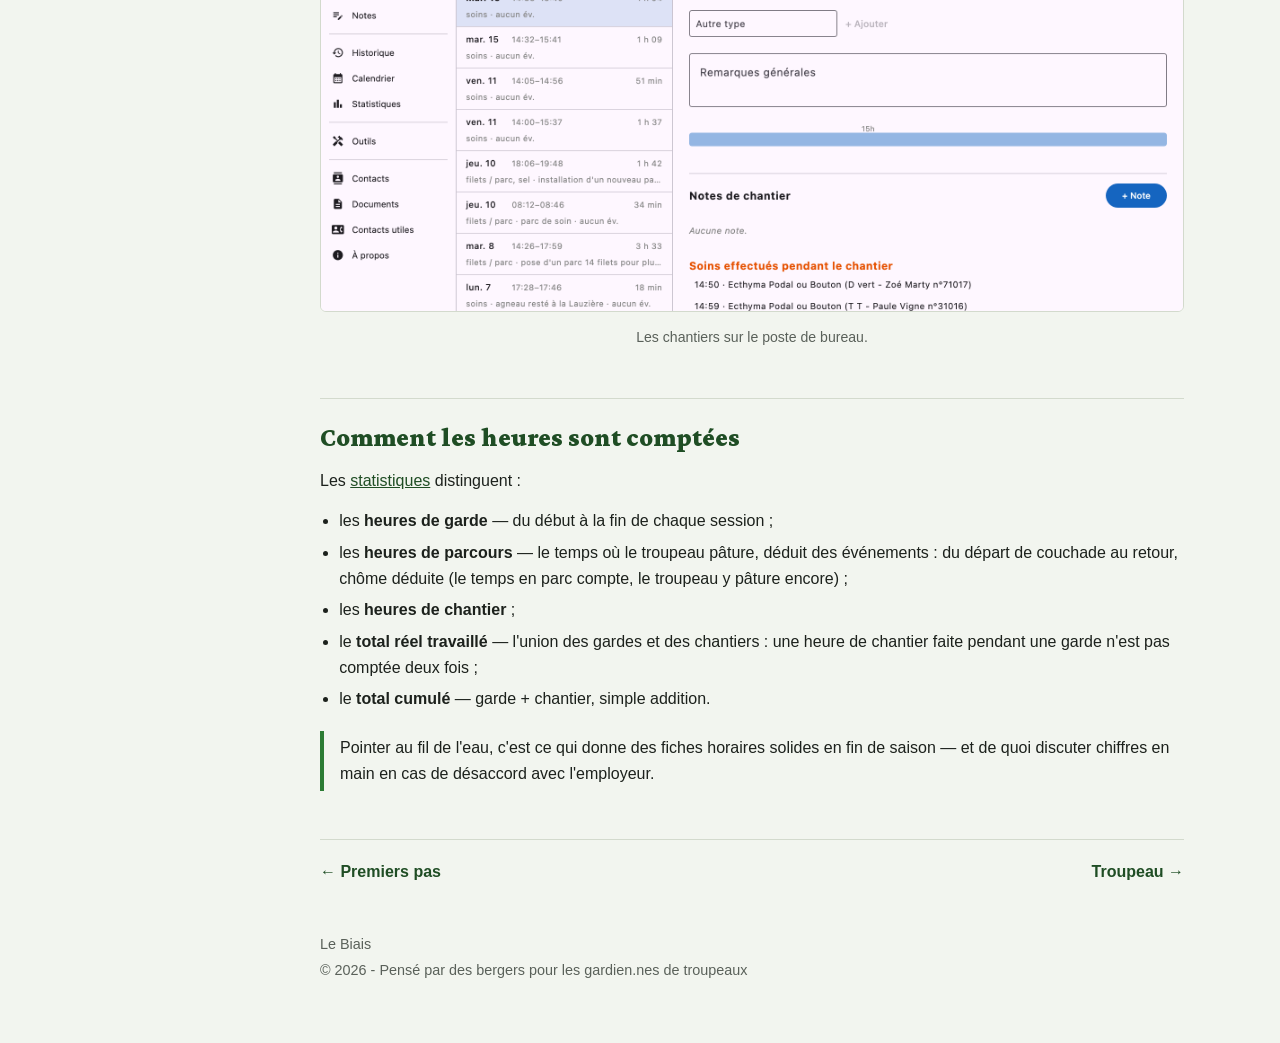
==== commit b9d5de30: "Garde l'en-tête des chapitres visible sur ordinateur et élargit la page Titre, chapeau et sommaire r" ====
--- a/garde-chantier.html
+++ b/garde-chantier.html
@@ -35,17 +35,19 @@
 <!-- /navigation -->
 
 <div class="container doc">
-    <h1>Garde et chantier</h1>
-    <p class="lead">Pointer ses heures de travail : la garde au fil de la journée, et tout ce qui n'est pas de la garde.</p>
+    <header class="entete">
+        <h1>Garde et chantier</h1>
+        <p class="lead">Pointer ses heures de travail : la garde au fil de la journée, et tout ce qui n'est pas de la garde.</p>
 
-    <div class="toc">
-        <strong>Sur cette page</strong>
-        <ul>
-            <li><a href="#garde">Garde</a></li>
-            <li><a href="#chantier">Chantier</a></li>
-            <li><a href="#heures">Comment les heures sont comptées</a></li>
-        </ul>
-    </div>
+        <div class="toc">
+            <strong>Sur cette page</strong>
+            <ul>
+                <li><a href="#garde">Garde</a></li>
+                <li><a href="#chantier">Chantier</a></li>
+                <li><a href="#heures">Comment les heures sont comptées</a></li>
+            </ul>
+        </div>
+    </header>
 
     <h2 id="garde">Garde</h2>
     <p>Une <strong>session de garde</strong> est une journée (ou une demi-journée) auprès du troupeau. Elle a une heure de début, une heure de fin, et une suite d'<strong>événements</strong> horodatés.</p>
--- a/style.css
+++ b/style.css
@@ -1,247 +1,242 @@
 /* Feuille de style commune à la documentation du Biais. */
+
+@font-face {
+    font-family: "Crimson Pro";
+    src: url(polices/crimson-pro-black.woff2) format("woff2");
+    font-weight: 900;
+    font-display: swap;
+}
+
 :root {
-    --primary-color: #1B5E20;
-    --secondary-color: #2E7D32;
-    --accent-color: #E65100;
-    --bg-color: #F5F5F5;
-    --text-color: #333;
-    --muted-color: #666;
-    --card-bg: #ffffff;
-    --soft-green: #e8f5e9;
-    --soft-orange: #FFF3E0;
-    --border-color: #dfe5df;
+    --vert: #2C7C34;
+    --vert-fonce: #1F4D24;
+    --or: #D2A64C;
+    --encre: #1C211C;
+    --gris: #5A615A;
+    --filet: #D3DACD;
+    --fond: #F2F5EF;
+    --sol: #D6E7CB;
+    --titre: "Hoefler Text", "Crimson Pro", Georgia, serif;
+    --texte: "Avenir Next", "Segoe UI", Roboto, "Helvetica Neue", sans-serif;
+    --barre: 57px;
 }
 
 * { box-sizing: border-box; }
 
+/* Les ancres ne doivent pas glisser sous la barre fixe du téléphone. */
+html { scroll-padding-top: calc(var(--barre) + 12px); }
+
 body {
-    font-family: 'Segoe UI', Tahoma, Geneva, Verdana, sans-serif;
-    line-height: 1.6;
-    color: var(--text-color);
-    background-color: var(--bg-color);
     margin: 0;
-    padding: 0;
-}
-
-a { color: var(--secondary-color); }
-
-header {
-    background-color: var(--primary-color);
-    color: white;
-    padding: 2rem 1rem;
-    text-align: center;
-    box-shadow: 0 2px 5px rgba(0,0,0,0.1);
-}
-
-header h1 { margin: 0; font-size: 2.5rem; }
-header h1 a { color: inherit; text-decoration: none; }
-header p { margin: 0.5rem 0 0; opacity: 0.9; font-style: italic; }
-
-/* En-tête resserré des pages de documentation */
-header.compact { padding: 1.2rem 1rem; }
-header.compact h1 { font-size: 1.6rem; }
-
-.container {
-    max-width: 900px;
-    margin: 2rem auto;
-    padding: 0 1rem;
-}
-
-.intro, .panel {
-    background: var(--card-bg);
-    padding: 2rem;
-    border-radius: 12px;
-    box-shadow: 0 4px 6px rgba(0,0,0,0.05);
-    margin-bottom: 2rem;
-}
-
-.important-box {
-    background-color: var(--soft-orange);
-    border-left: 5px solid var(--accent-color);
-    padding: 1.5rem;
-    margin: 2rem 0;
-    border-radius: 0 8px 8px 0;
-}
-
-.important-box h3 { margin-top: 0; color: #BF360C; }
-
-h2 {
-    color: var(--primary-color);
-    border-bottom: 2px solid var(--primary-color);
-    padding-bottom: 0.5rem;
-    margin-top: 2.5rem;
-}
-
-.feature-grid {
-    display: grid;
-    grid-template-columns: repeat(auto-fit, minmax(260px, 1fr));
-    gap: 1.5rem;
-    margin-top: 1.5rem;
-}
-
-.feature-card {
-    background: var(--card-bg);
-    padding: 1.5rem;
-    border-radius: 10px;
-    box-shadow: 0 2px 4px rgba(0,0,0,0.05);
-    transition: transform 0.2s;
-    display: flex;
-    flex-direction: column;
-}
-
-.feature-card:hover { transform: translateY(-5px); }
-
-.feature-card h3 {
-    margin-top: 0;
-    color: var(--secondary-color);
-    display: flex;
-    align-items: center;
-    gap: 0.5rem;
-}
-
-.feature-card p { margin-top: 0; }
-
-.feature-card .more {
-    margin-top: auto;
-    font-weight: bold;
-    text-decoration: none;
-}
-
-.feature-card .more:hover { text-decoration: underline; }
-
-.badge, .tag {
-    display: inline-block;
-    background: var(--accent-color);
-    color: white;
-    padding: 0.2rem 0.6rem;
-    border-radius: 4px;
-    font-size: 0.8rem;
-    font-weight: bold;
-}
-
-.badge { margin-bottom: 1rem; align-self: flex-start; }
-.tag { font-size: 0.7rem; vertical-align: middle; margin-left: 0.3rem; }
-.tag.grand { background: #1565C0; }
-
-.signal-link, .doc-link, .download-link {
-    display: block;
-    color: white;
-    text-align: center;
-    padding: 1rem;
-    text-decoration: none;
-    border-radius: 8px;
-    font-weight: bold;
-    margin: 2rem 0;
-}
-
-.signal-link { background: #2196F3; }
-.doc-link { background: var(--secondary-color); }
-.download-link { background: var(--accent-color); }
-.download-link small { display: block; font-weight: normal; font-size: 0.85rem; margin-top: 0.3rem; }
-
-footer {
-    text-align: center;
-    padding: 3rem 1rem;
-    color: #777;
-    font-size: 0.9rem;
-}
-
-ul, ol { padding-left: 1.2rem; }
-li { margin-bottom: 0.5rem; }
-
-/* ------------------------------------------------ pages de documentation */
-
-.docnav {
-    background: var(--card-bg);
-    border-bottom: 1px solid var(--border-color);
+    font: 16px/1.62 var(--texte);
+    color: var(--encre);
+    background: var(--fond);
+}
+
+a { color: var(--vert-fonce); }
+
+a:focus-visible,
+.bascule:focus-visible + .bouton-chapitres {
+    outline: 3px solid var(--vert-fonce);
+    outline-offset: 2px;
+}
+
+img { max-width: 100%; }
+
+/* ------------------------------------------------ navigation : barre du téléphone */
+
+.pan {
     position: sticky;
     top: 0;
     z-index: 10;
-}
-
-.docnav ul {
+    display: flex;
+    align-items: center;
+    gap: 10px;
+    padding: 10px 14px;
+    background: var(--sol);
+    border-bottom: 1px solid var(--filet);
+}
+
+.pan .carte,
+.pan .sous { display: none; }
+
+/* Le bandeau : la houlette, et les lettres par-dessus. */
+.bandeau {
+    position: relative;
+    display: block;
+    flex: none;
+    width: 76px;
+    aspect-ratio: 660 / 319;
+    margin-right: auto;
+}
+
+.bandeau img {
+    position: absolute;
+    inset: 0;
+    width: 100%;
+    height: 100%;
+}
+
+@keyframes apparition { from { opacity: 0; } }
+
+/* doc.js pose cette classe à la première page de la visite. */
+html.premiere-visite .bandeau .lettres { animation: apparition 2s cubic-bezier(0.42, 0, 1, 1) both; }
+
+@media (prefers-reduced-motion: reduce) {
+    html.premiere-visite .bandeau .lettres { animation: none; }
+}
+
+/* Case masquée à l'œil mais atteignable au clavier : cochée, elle déplie les chapitres. */
+.bascule {
+    position: absolute;
+    width: 1px;
+    height: 1px;
+    opacity: 0;
+}
+
+.bouton-chapitres {
+    padding: 7px 12px;
+    border: 1px solid var(--encre);
+    border-radius: 6px;
+    font-size: 14px;
+    font-weight: 600;
+    cursor: pointer;
+}
+
+.chapitres {
+    display: none;
+    position: absolute;
+    top: 100%;
+    left: 0;
+    right: 0;
+    max-height: calc(100vh - var(--barre));
+    overflow-y: auto;
+    padding: 8px 14px 14px;
+    background: var(--sol);
+    border-bottom: 1px solid var(--filet);
+}
+
+.bascule:checked ~ .chapitres { display: block; }
+
+.chapitres ul {
     list-style: none;
-    margin: 0 auto;
-    padding: 0.5rem 1rem;
-    max-width: 1100px;
-    display: flex;
-    flex-wrap: wrap;
-    justify-content: center;
-    gap: 0.3rem 0.4rem;
-}
-
-.docnav li { margin: 0; }
-
-.docnav a {
+    margin: 0;
+    padding: 0;
+}
+
+.chapitres li { margin: 0; }
+
+.chapitres a {
     display: block;
-    padding: 0.3rem 0.7rem;
-    border-radius: 999px;
+    padding: 8px 0 8px 12px;
+    border-left: 3px solid transparent;
+    color: #2C332C;
+    font-size: 15px;
+    font-weight: 700;
     text-decoration: none;
-    font-size: 0.9rem;
-    color: var(--text-color);
-}
-
-.docnav a:hover { background: var(--soft-green); }
-.docnav a.current { background: var(--primary-color); color: white; }
-
-.doc h2, .doc li[id] { scroll-margin-top: 6rem; }
-
-.doc h3 {
-    color: var(--secondary-color);
-    margin-top: 1.8rem;
-    scroll-margin-top: 6rem;
-}
-
-.lead { font-size: 1.1rem; color: var(--muted-color); }
+}
+
+.chapitres a:hover { color: var(--vert-fonce); }
+
+/* Tous les chapitres sont en gras : le courant se reconnaît à sa couleur et à son trait or. */
+.chapitres a[aria-current="page"] {
+    border-left-color: var(--or);
+    color: var(--vert-fonce);
+}
+
+/* ------------------------------------------------ contenu */
+
+.container {
+    max-width: 48em;
+    padding: 22px 18px 40px;
+}
+
+.container h1 {
+    margin: 0;
+    font: 900 32px/1.05 var(--titre);
+}
+
+h2 {
+    margin: 1.9em 0 0;
+    padding-top: 0.9em;
+    border-top: 1px solid var(--filet);
+    font: 900 22px/1.2 var(--titre);
+    color: var(--vert-fonce);
+}
+
+h3 {
+    margin: 1.6em 0 0;
+    font: 900 19px/1.25 var(--titre);
+}
+
+p, ul, ol { margin: 0.9em 0 0; }
+ul, ol { padding-left: 1.2em; }
+li { margin-bottom: 0.35em; }
+
+.lead {
+    margin-top: 10px;
+    font-size: 18px;
+    color: var(--gris);
+}
 
 .toc {
-    background: var(--soft-green);
-    border-radius: 10px;
-    padding: 1rem 1.5rem;
-    margin: 1.5rem 0;
-}
-
-.toc strong { display: block; margin-bottom: 0.3rem; }
-.toc ul { margin: 0; columns: 2; column-gap: 2rem; }
-.toc li { margin-bottom: 0.2rem; break-inside: avoid; }
+    margin-top: 22px;
+    font-size: 15px;
+}
+
+.toc strong { display: block; margin-bottom: 4px; }
+.toc ul { margin: 0; }
 
 .tip, .warn {
-    padding: 1rem 1.2rem;
-    border-radius: 0 8px 8px 0;
-    margin: 1.2rem 0;
-}
-
-.tip { background: var(--soft-green); border-left: 5px solid var(--secondary-color); }
-.warn { background: var(--soft-orange); border-left: 5px solid var(--accent-color); }
+    margin-top: 1.2em;
+    padding: 4px 0 4px 16px;
+    border-left: 4px solid var(--vert);
+}
+
+.warn { border-left-color: var(--or); }
 .tip p, .warn p { margin: 0; }
 
 /* Libellé tel qu'il est écrit dans l'application */
 .ui {
-    background: #eceff1;
+    padding: 0 0.4em;
+    background: #fff;
+    border: 1px solid var(--filet);
     border-radius: 4px;
-    padding: 0.05rem 0.4rem;
+    font-size: 0.93em;
     font-weight: 600;
-    font-size: 0.92em;
-    white-space: nowrap;
-}
-
-.table-wrap { overflow-x: auto; }
+}
+
+.tag {
+    display: inline-block;
+    margin-left: 0.3em;
+    padding: 0.1em 0.5em;
+    border: 1px solid var(--vert-fonce);
+    border-radius: 4px;
+    color: var(--vert-fonce);
+    font-size: 0.72em;
+    font-weight: 700;
+    vertical-align: middle;
+}
+
+.table-wrap {
+    margin-top: 1em;
+    overflow-x: auto;
+}
 
 table {
+    width: 100%;
     border-collapse: collapse;
-    width: 100%;
-    margin: 1rem 0;
-    background: var(--card-bg);
+    background: #fff;
 }
 
 th, td {
-    border: 1px solid var(--border-color);
-    padding: 0.5rem 0.7rem;
+    padding: 0.5em 0.7em;
+    border: 1px solid var(--filet);
     text-align: left;
     vertical-align: top;
 }
 
-th { background: var(--soft-green); color: var(--primary-color); }
+th { background: var(--sol); color: var(--vert-fonce); }
 
 /* Captures d'écran : un téléphone, un poste de bureau, ou les deux côte à côte */
 .captures {
@@ -249,30 +244,29 @@
     flex-wrap: wrap;
     justify-content: center;
     align-items: flex-start;
-    gap: 1rem;
-    margin: 1.8rem 0;
-}
-
-.captures a { display: block; line-height: 0; min-width: 0; }
+    gap: 14px;
+    margin: 1.6em 0 0;
+}
+
+.captures a { display: block; min-width: 0; line-height: 0; }
 .captures a.telephone { flex: 0 1 210px; }
 .captures a.bureau { flex: 1 1 420px; }
 
 .captures img {
     width: 100%;
     height: auto;
-    background: var(--card-bg);
-    border: 1px solid var(--border-color);
-    border-radius: 8px;
-    box-shadow: 0 2px 6px rgba(0,0,0,0.08);
-}
-
-.captures a.telephone img { border-radius: 16px; }
+    background: #fff;
+    border: 1px solid var(--filet);
+    border-radius: 6px;
+}
+
+.captures a.telephone img { border-radius: 14px; }
 
 .captures figcaption {
     flex-basis: 100%;
     text-align: center;
-    font-size: 0.9rem;
-    color: var(--muted-color);
+    font-size: 0.88em;
+    color: var(--gris);
 }
 
 .pager {
@@ -280,18 +274,246 @@
     justify-content: space-between;
     gap: 1rem;
     margin-top: 3rem;
-    padding-top: 1.5rem;
-    border-top: 1px solid var(--border-color);
-}
-
-.pager a { text-decoration: none; font-weight: bold; }
+    padding-top: 1.2rem;
+    border-top: 1px solid var(--filet);
+    font-weight: 600;
+}
+
+.pager a { text-decoration: none; }
 .pager a:hover { text-decoration: underline; }
 
-@media (max-width: 600px) {
-    header h1 { font-size: 1.8rem; }
-    header.compact h1 { font-size: 1.3rem; }
-    .intro, .panel { padding: 1.2rem; }
-    .toc ul { columns: 1; }
-    .docnav ul { justify-content: flex-start; flex-wrap: nowrap; overflow-x: auto; }
-    .docnav a { white-space: nowrap; }
-}
+footer {
+    margin-top: 3rem;
+    color: var(--gris);
+    font-size: 0.9em;
+}
+
+footer p { margin-top: 0.2em; }
+
+/* ------------------------------------------------ accueil */
+
+.actions {
+    display: flex;
+    flex-wrap: wrap;
+    gap: 12px;
+    margin-top: 1.8em;
+}
+
+.actions a {
+    padding: 11px 18px;
+    background: #fff;
+    border: 1.5px solid var(--vert-fonce);
+    border-radius: 6px;
+    font-weight: 600;
+    text-decoration: none;
+}
+
+.actions a.plein { background: var(--vert-fonce); color: #fff; }
+
+.petit {
+    margin-top: 8px;
+    font-size: 14px;
+    color: var(--gris);
+}
+
+.a-savoir {
+    margin-top: 1.8em;
+    padding: 4px 0 4px 20px;
+    border-left: 4px solid var(--or);
+}
+
+.a-savoir h3 { margin-top: 0; }
+
+.sommaire {
+    list-style: none;
+    margin-top: 1.2em;
+    padding: 0;
+}
+
+.sommaire li {
+    margin: 0;
+    padding: 14px 0;
+    border-top: 1px solid var(--filet);
+}
+
+.sommaire h3 { margin: 0; font-size: 20px; }
+.sommaire h3 a { text-decoration: none; }
+.sommaire h3 a:hover { text-decoration: underline; }
+
+.sommaire p {
+    margin-top: 4px;
+    font-size: 15px;
+    line-height: 1.5;
+    color: #3F463F;
+}
+
+.note-donnees {
+    margin-top: 2.2em;
+    padding-top: 1.2em;
+    border-top: 1px solid var(--filet);
+    font-size: 15px;
+}
+
+/* ------------------------------------------------ ordinateur : le pan à gauche */
+
+@media (min-width: 900px) {
+    html { scroll-padding-top: 16px; }
+
+    body {
+        display: grid;
+        grid-template-columns: 264px minmax(0, 1fr);
+    }
+
+    .pan {
+        display: block;
+        height: 100vh;
+        overflow-y: auto;
+        padding: 26px 22px;
+        border-bottom: 0;
+        border-right: 1px solid var(--filet);
+    }
+
+    .pan > * { position: relative; }
+
+    /* La carte au trait : un aplat vert, découpé par deux masques (le fond et le sentier).
+       Elle s'efface vers le sol uni sous le bandeau, et de nouveau là où les calques s'arrêtent. */
+    .pan .carte {
+        display: block;
+        position: absolute;
+        top: 0;
+        left: 0;
+        width: 264px;
+        height: 678px;
+        opacity: 0.22;
+        /* Posée sur le pan, elle ne doit pas arrêter les clics destinés aux chapitres. */
+        pointer-events: none;
+        -webkit-mask-image: linear-gradient(to bottom, transparent 80px, #000 240px, #000 560px, transparent 678px);
+        mask-image: linear-gradient(to bottom, transparent 80px, #000 240px, #000 560px, transparent 678px);
+    }
+
+    .pan .trait,
+    .pan .sentier {
+        position: absolute;
+        inset: 0;
+        background: var(--vert);
+        -webkit-mask: url(images/pan-fond.png) 0 0 / 264px auto no-repeat;
+        mask: url(images/pan-fond.png) 0 0 / 264px auto no-repeat;
+    }
+
+    .pan .sentier {
+        -webkit-mask-image: url(images/pan-sentier.png);
+        mask-image: url(images/pan-sentier.png);
+    }
+
+    .bandeau {
+        width: 100%;
+        margin: 0 0 6px;
+    }
+
+    .pan .sous {
+        display: block;
+        margin: 0 0 22px;
+        font-size: 13px;
+        font-weight: 700;
+        color: #3F463F;
+    }
+
+    .bascule,
+    .bouton-chapitres { display: none; }
+
+    .chapitres {
+        display: block;
+        /* « relative » et non « static » : les chapitres passent ainsi devant la carte. */
+        position: relative;
+        top: auto;
+        max-height: none;
+        overflow: visible;
+        padding: 0;
+        background: none;
+        border: 0;
+    }
+
+    .chapitres a { padding: 6px 0 6px 12px; }
+
+    /* Un halo de la couleur du sol, comme les noms sur une carte. */
+    .chapitres a,
+    .pan .sous { text-shadow: 0 0 2px var(--sol), 0 0 4px var(--sol); }
+
+    .container {
+        max-width: calc(54em + 112px);
+        padding: 40px 56px 60px;
+    }
+
+    .container h1 { font-size: 44px; }
+    h2 { font-size: 26px; }
+
+    .toc ul { columns: 2; column-gap: 28px; }
+    .toc li { break-inside: avoid; }
+
+    .ui { white-space: nowrap; }
+
+    .sommaire {
+        display: grid;
+        grid-template-columns: 1fr 1fr;
+        column-gap: 36px;
+    }
+}
+
+/* ------------------------------------------------ ordinateur : l'en-tête des chapitres reste visible */
+
+/* Titre, chapeau et sommaire restent collés en haut ; seul le contenu défile dessous.
+   Pas dans une fenêtre basse, où l'en-tête mangerait la place de la lecture. */
+@media (min-width: 900px) and (min-height: 620px) {
+    /* doc.js donne la hauteur réelle de l'en-tête ; à défaut, une valeur prudente. */
+    html:has(.entete) { scroll-padding-top: calc(var(--entete, 220px) + 14px); }
+
+    .container.doc { padding-top: 0; }
+
+    .entete {
+        position: sticky;
+        top: 0;
+        z-index: 5;
+        margin: 0 -56px;
+        padding: 26px 56px 12px;
+        background: var(--fond);
+        border-bottom: 1px solid var(--filet);
+    }
+
+    .entete h1 { font-size: 36px; }
+
+    .entete .lead {
+        margin-top: 6px;
+        font-size: 16px;
+    }
+
+    .entete .toc {
+        margin-top: 10px;
+        font-size: 14.5px;
+    }
+
+    /* « Sur cette page » : masqué à l'œil pour gagner une ligne, gardé pour les lecteurs d'écran. */
+    .entete .toc strong {
+        position: absolute;
+        width: 1px;
+        height: 1px;
+        overflow: hidden;
+        clip-path: inset(50%);
+        white-space: nowrap;
+    }
+
+    /* Trois colonnes si la largeur le permet, moins sinon. */
+    .entete .toc ul { columns: 3 13em; }
+
+    /* Un retrait plutôt qu'une marge : une marge décale la première ligne des colonnes suivantes. */
+    .entete .toc li {
+        margin: 0;
+        padding-bottom: 0.2em;
+    }
+
+    /* Le filet de l'en-tête fait déjà la séparation. */
+    .entete + h2 {
+        margin-top: 1.2em;
+        padding-top: 0;
+        border-top: 0;
+    }
+}
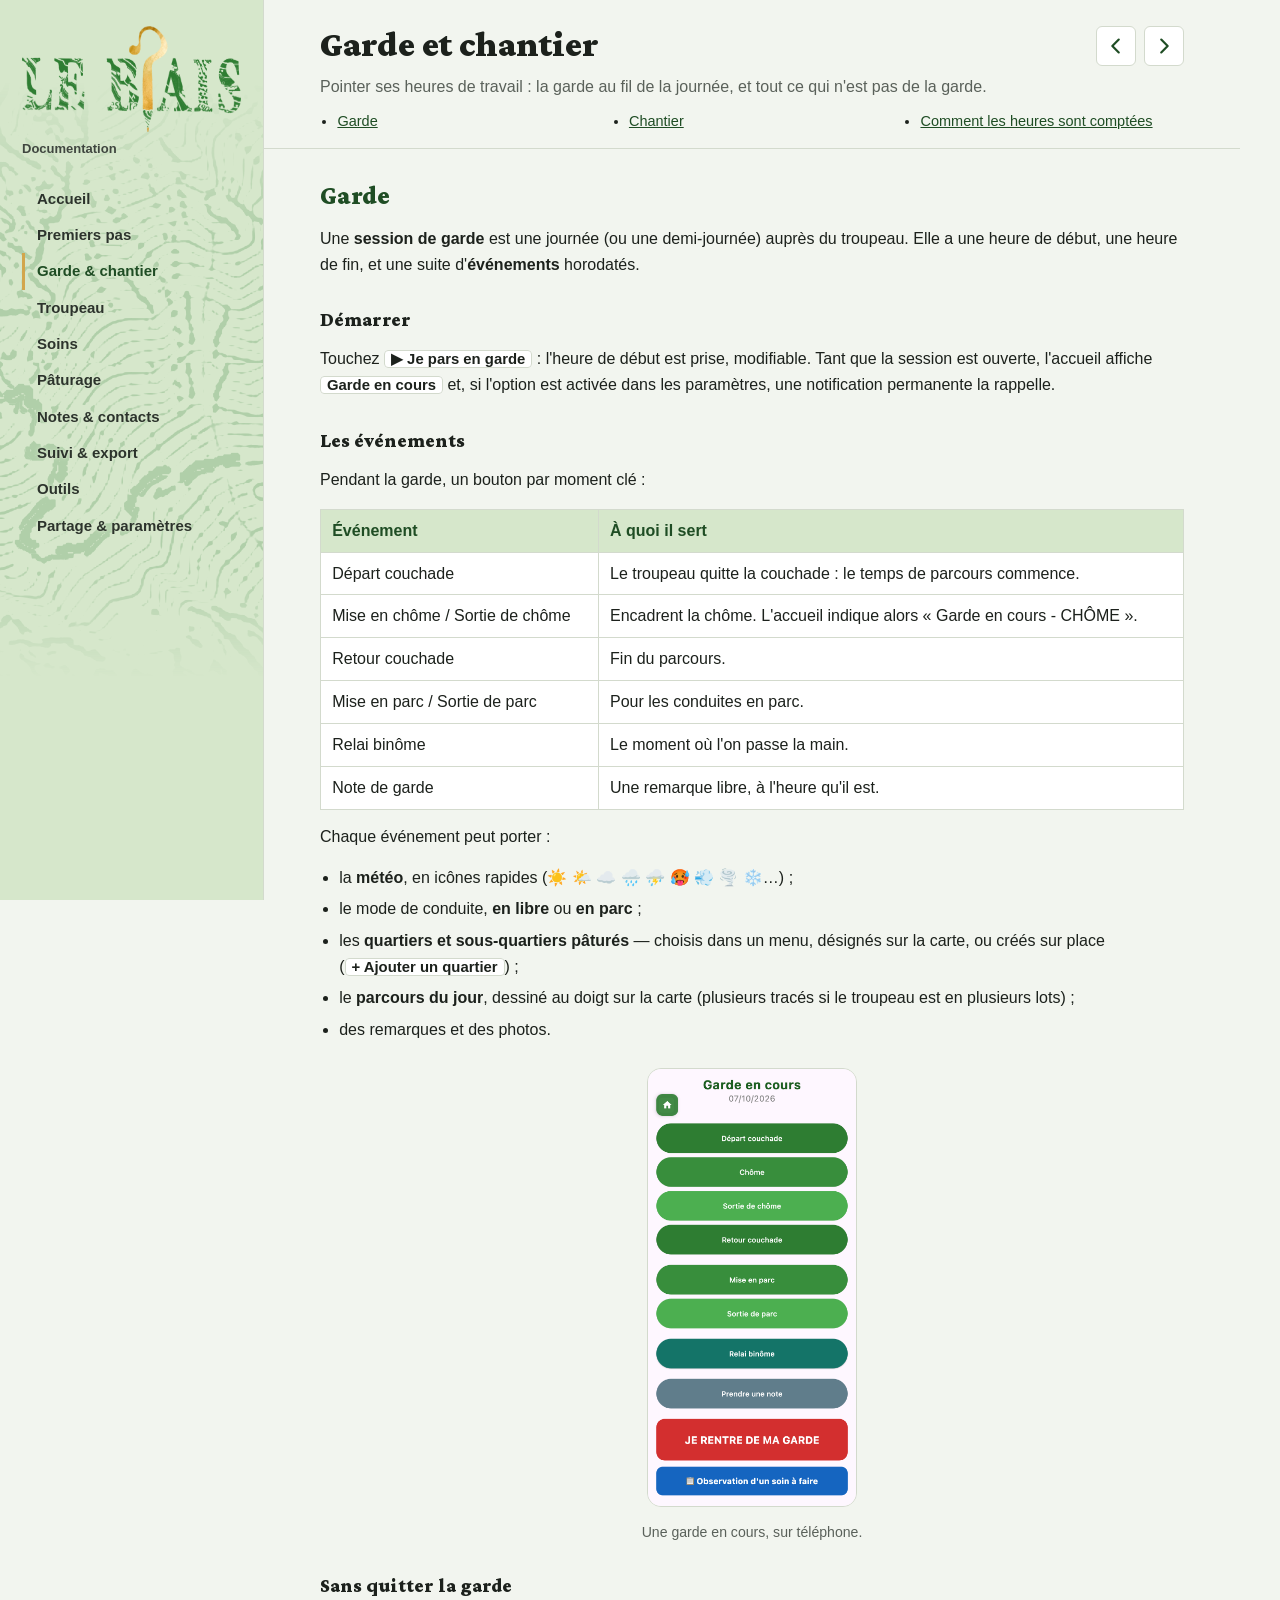
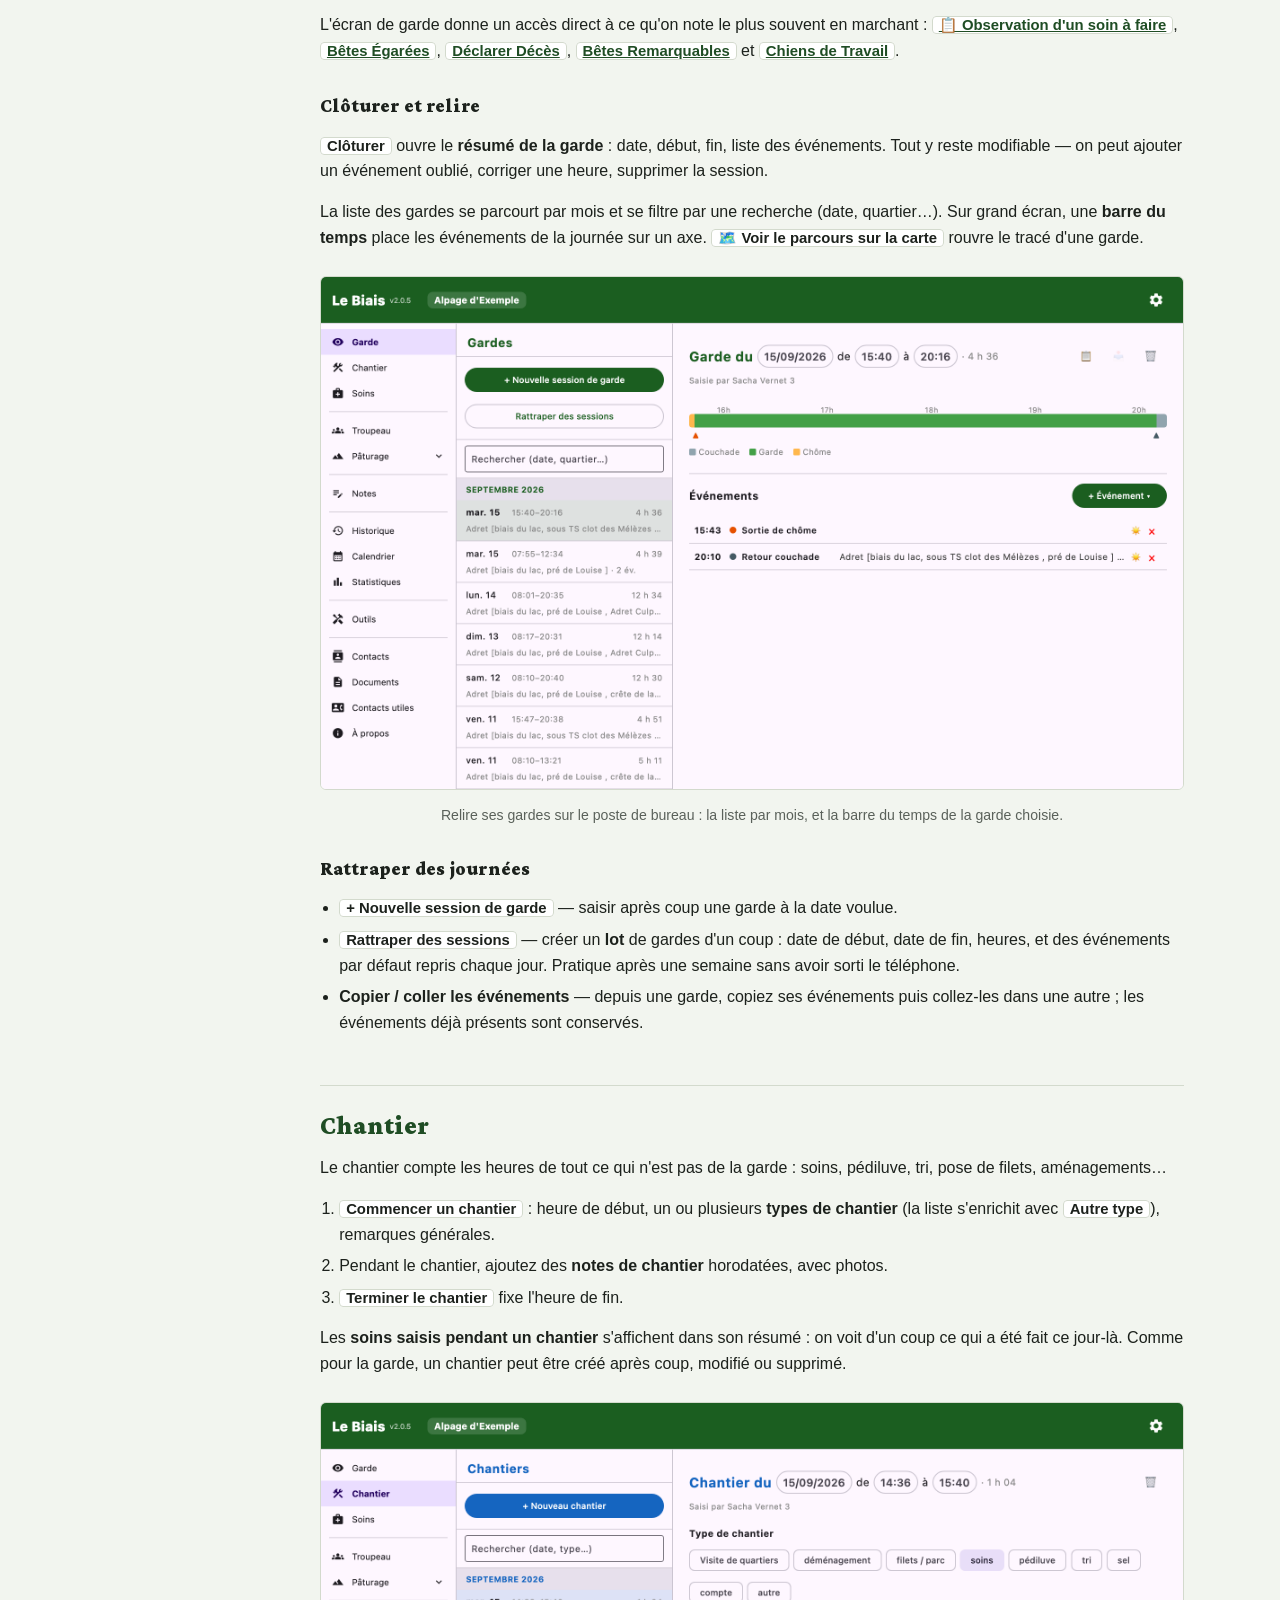
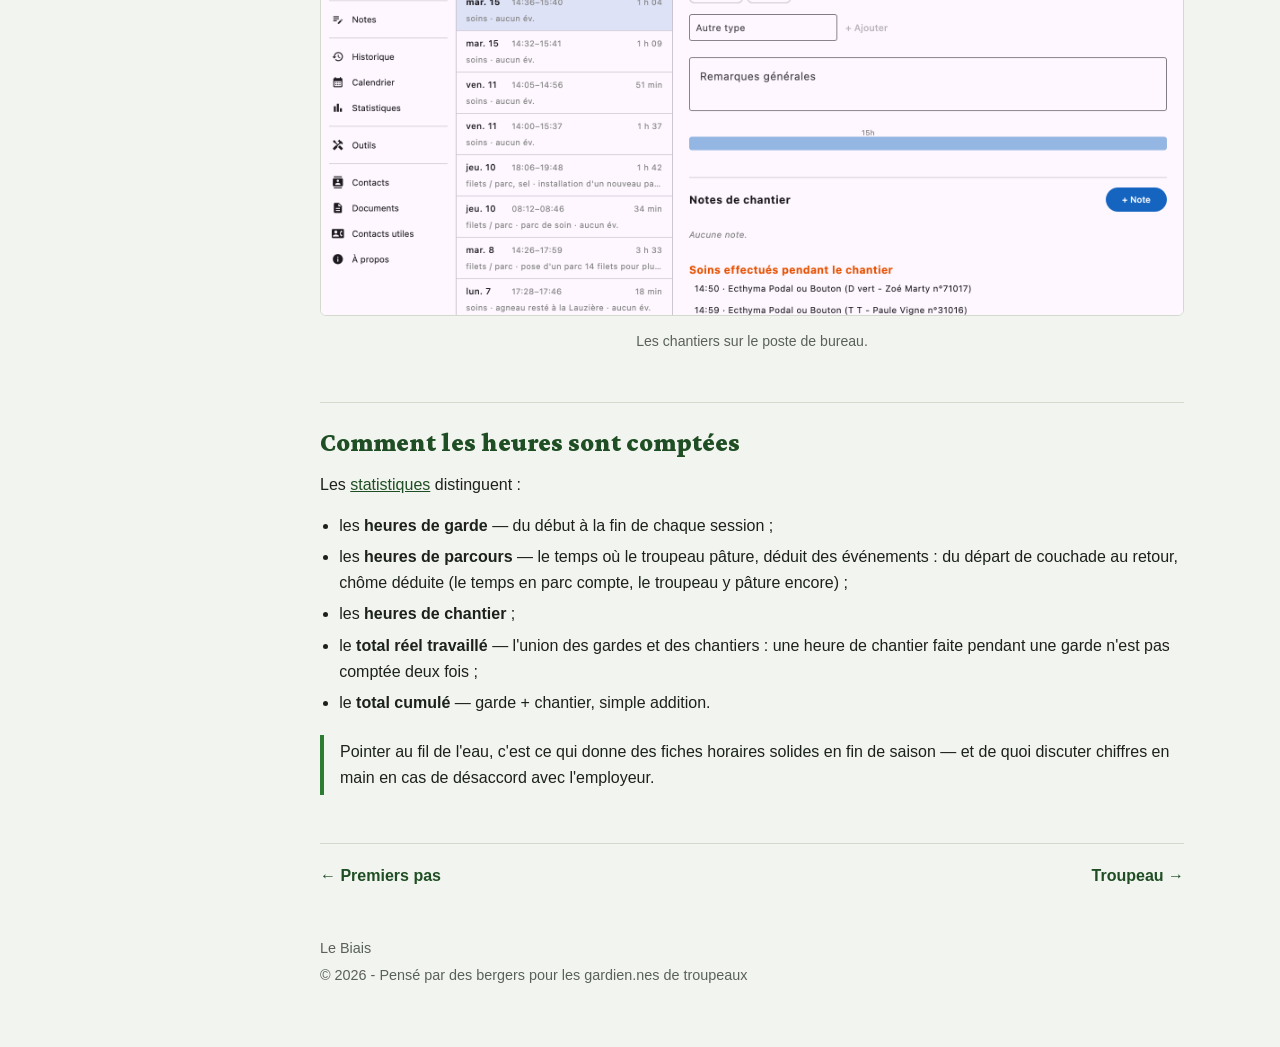
==== commit 29628ad4: "Ajoute les flèches page précédente et page suivante à droite du titre des chapitres L'outil de navig" ====
--- a/garde-chantier.html
+++ b/garde-chantier.html
@@ -36,6 +36,12 @@
 
 <div class="container doc">
     <header class="entete">
+        <!-- pas : flèches générées par tools/doc/navigation.py -->
+        <nav class="pas" aria-label="Page précédente et page suivante">
+            <a href="premiers-pas.html" title="Page précédente : Premiers pas" aria-label="Page précédente : Premiers pas"><svg viewBox="0 0 24 24" aria-hidden="true"><path d="M15 5l-7 7 7 7"/></svg></a>
+            <a href="troupeau.html" title="Page suivante : Troupeau" aria-label="Page suivante : Troupeau"><svg viewBox="0 0 24 24" aria-hidden="true"><path d="M9 5l7 7-7 7"/></svg></a>
+        </nav>
+        <!-- /pas -->
         <h1>Garde et chantier</h1>
         <p class="lead">Pointer ses heures de travail : la garde au fil de la journée, et tout ce qui n'est pas de la garde.</p>
 
--- a/style.css
+++ b/style.css
@@ -177,6 +177,40 @@
     margin-top: 10px;
     font-size: 18px;
     color: var(--gris);
+}
+
+/* Les deux flèches « page précédente » et « page suivante », à droite du titre. */
+.pas {
+    float: right;
+    display: flex;
+    gap: 8px;
+    margin: 0 0 8px 16px;
+}
+
+.pas a {
+    display: flex;
+    align-items: center;
+    justify-content: center;
+    width: 40px;
+    height: 40px;
+    background: #fff;
+    border: 1px solid var(--filet);
+    border-radius: 6px;
+}
+
+.pas a:hover { border-color: var(--vert-fonce); }
+
+/* Seul le titre partage sa ligne avec les flèches ; le chapeau passe dessous. */
+.entete .lead { clear: right; }
+
+.pas svg {
+    width: 22px;
+    height: 22px;
+    fill: none;
+    stroke: var(--vert-fonce);
+    stroke-width: 2.4;
+    stroke-linecap: round;
+    stroke-linejoin: round;
 }
 
 .toc {
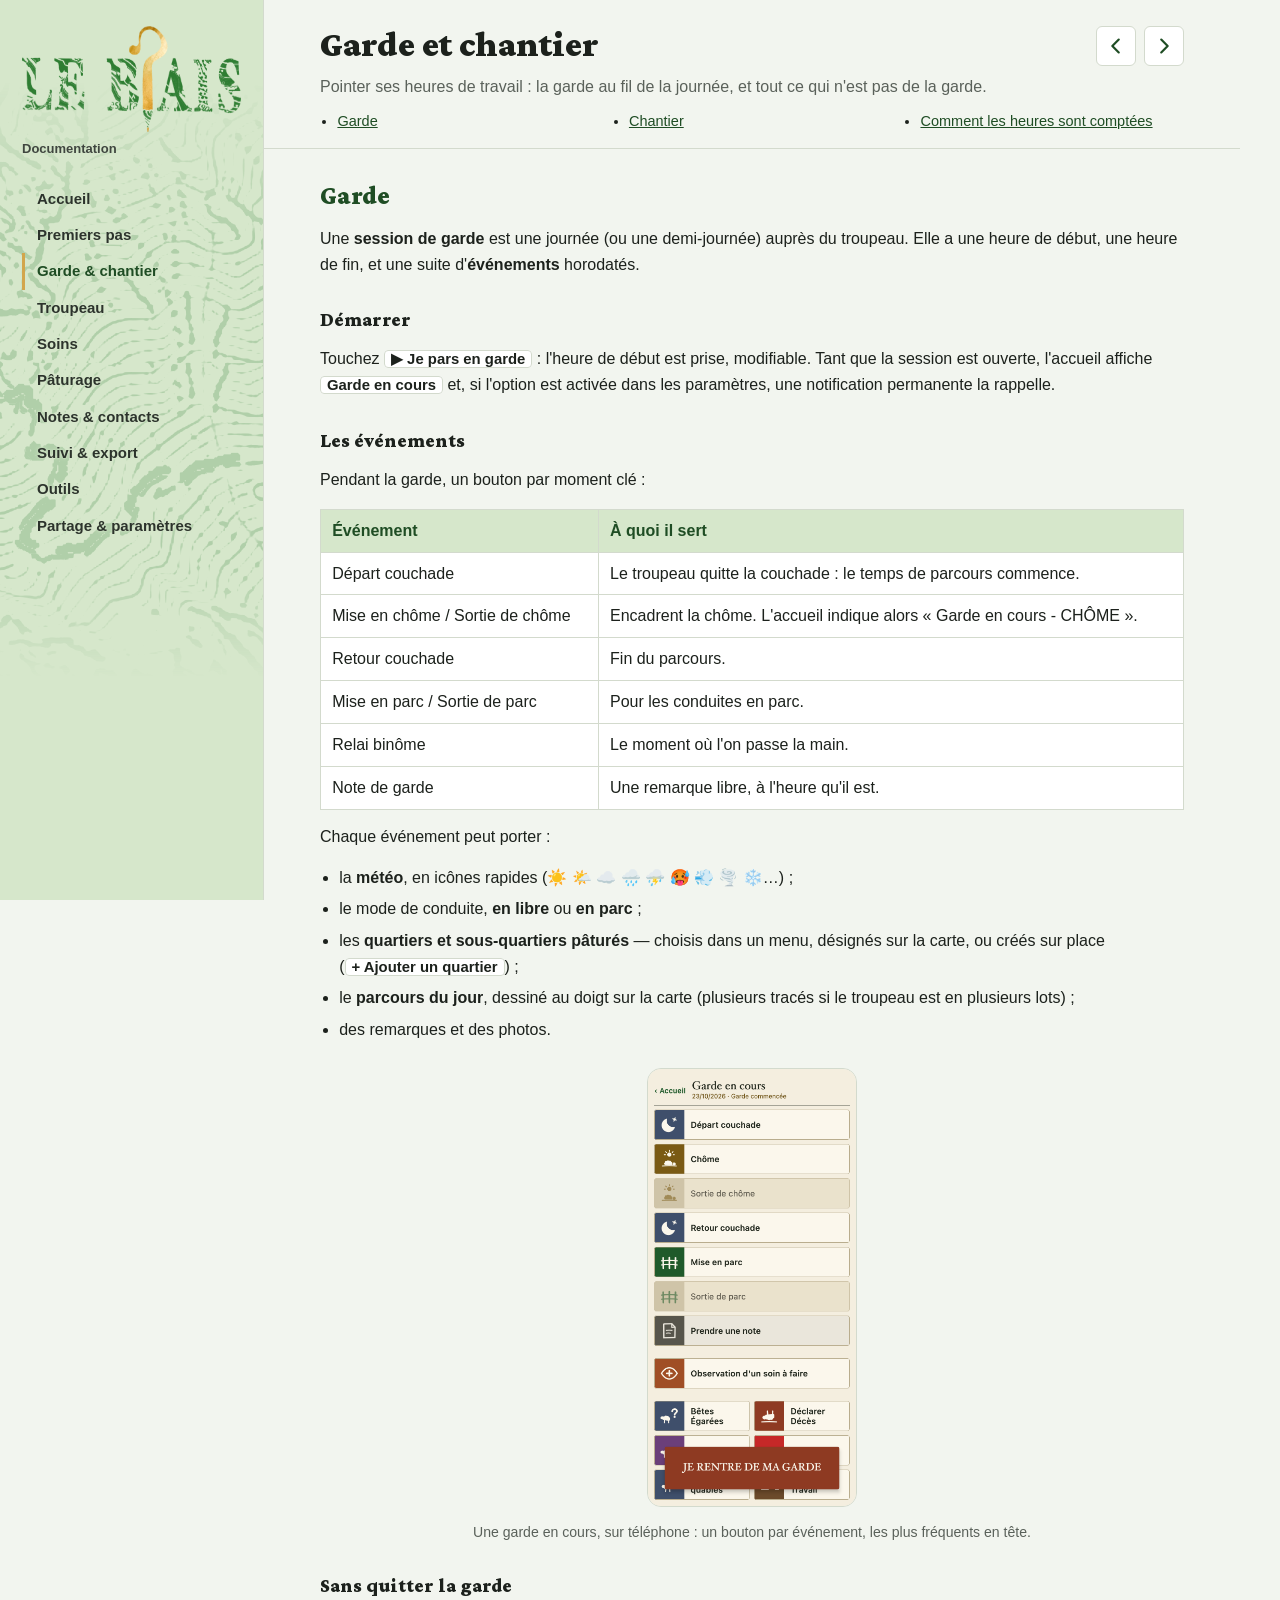
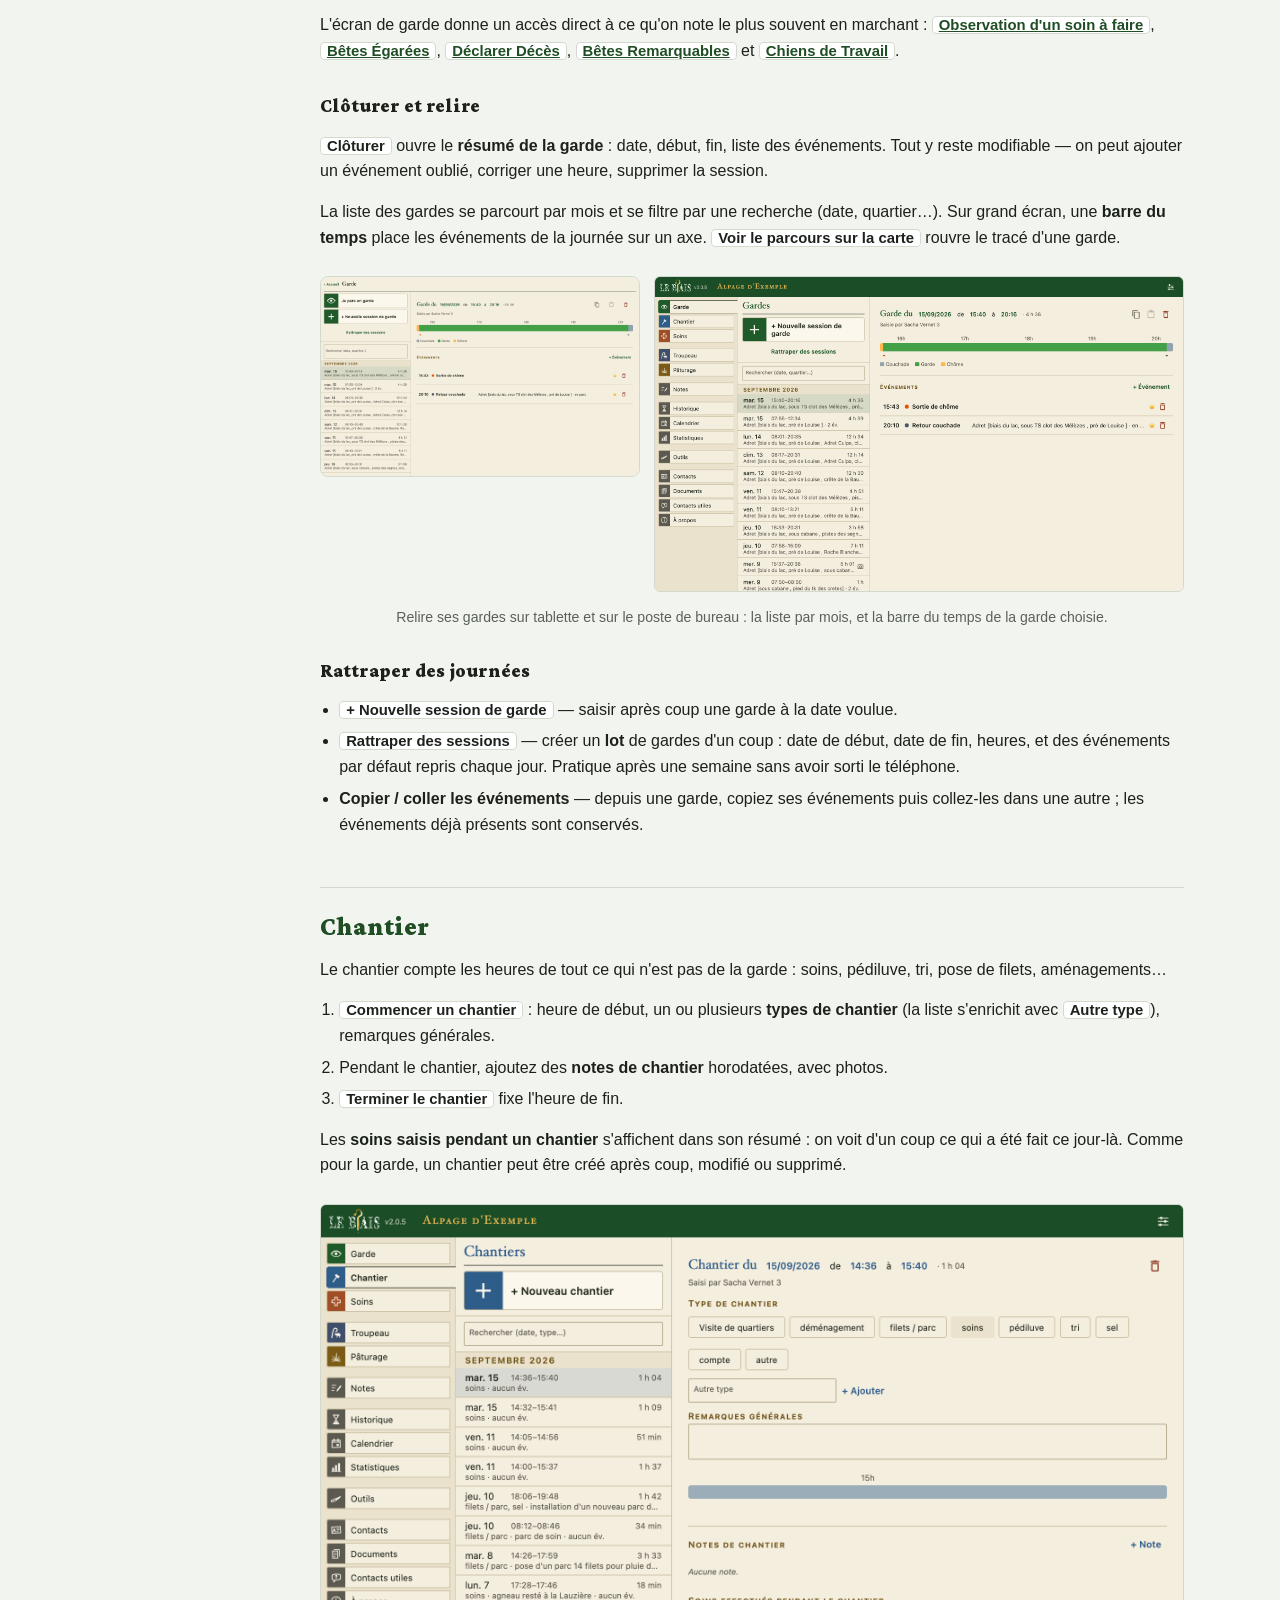
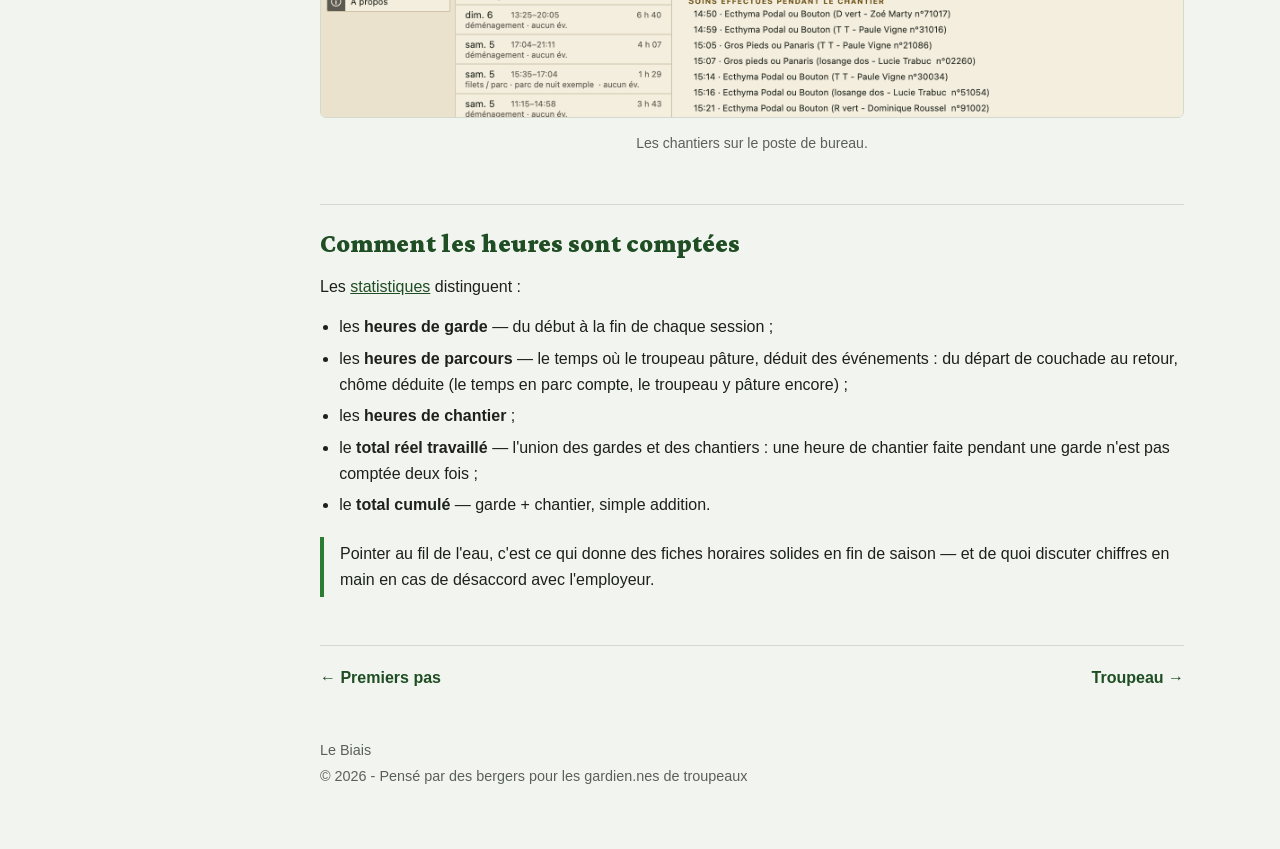
==== commit da863e93: "Refait les captures de la documentation au carnet d'estive (téléphone, tablette, poste, nuit) et doc" ====
--- a/garde-chantier.html
+++ b/garde-chantier.html
@@ -85,19 +85,20 @@
 
     <figure class="captures">
         <a class="telephone" href="captures/garde-telephone.png"><img src="captures/garde-telephone.png" alt="Une garde en cours sur téléphone : un bouton par événement, puis « Je rentre de ma garde »" width="800" height="1680" loading="lazy"></a>
-        <figcaption>Une garde en cours, sur téléphone.</figcaption>
+        <figcaption>Une garde en cours, sur téléphone : un bouton par événement, les plus fréquents en tête.</figcaption>
     </figure>
 
     <h3 id="garde-raccourcis">Sans quitter la garde</h3>
-    <p>L'écran de garde donne un accès direct à ce qu'on note le plus souvent en marchant : <a href="soins.html#afaire"><span class="ui">📋 Observation d'un soin à faire</span></a>, <a href="troupeau.html#egarees"><span class="ui">Bêtes Égarées</span></a>, <a href="troupeau.html#deces"><span class="ui">Déclarer Décès</span></a>, <a href="troupeau.html#remarquables"><span class="ui">Bêtes Remarquables</span></a> et <a href="troupeau.html#chiens"><span class="ui">Chiens de Travail</span></a>.</p>
+    <p>L'écran de garde donne un accès direct à ce qu'on note le plus souvent en marchant : <a href="soins.html#afaire"><span class="ui">Observation d'un soin à faire</span></a>, <a href="troupeau.html#egarees"><span class="ui">Bêtes Égarées</span></a>, <a href="troupeau.html#deces"><span class="ui">Déclarer Décès</span></a>, <a href="troupeau.html#remarquables"><span class="ui">Bêtes Remarquables</span></a> et <a href="troupeau.html#chiens"><span class="ui">Chiens de Travail</span></a>.</p>
 
     <h3 id="garde-cloturer">Clôturer et relire</h3>
     <p><span class="ui">Clôturer</span> ouvre le <strong>résumé de la garde</strong> : date, début, fin, liste des événements. Tout y reste modifiable — on peut ajouter un événement oublié, corriger une heure, supprimer la session.</p>
-    <p>La liste des gardes se parcourt par mois et se filtre par une recherche (date, quartier…). Sur grand écran, une <strong>barre du temps</strong> place les événements de la journée sur un axe. <span class="ui">🗺️ Voir le parcours sur la carte</span> rouvre le tracé d'une garde.</p>
+    <p>La liste des gardes se parcourt par mois et se filtre par une recherche (date, quartier…). Sur grand écran, une <strong>barre du temps</strong> place les événements de la journée sur un axe. <span class="ui">Voir le parcours sur la carte</span> rouvre le tracé d'une garde.</p>
 
     <figure class="captures">
+        <a class="tablette" href="captures/garde-tablette.png"><img src="captures/garde-tablette.png" alt="Les gardes sur tablette : « Je pars en garde » et la liste par mois à gauche, barre du temps et événements de la garde choisie à droite" width="1920" height="1200" loading="lazy"></a>
         <a class="bureau" href="captures/garde-bureau.png"><img src="captures/garde-bureau.png" alt="Les gardes sur le poste de bureau : liste par mois à gauche, barre du temps et événements de la garde choisie à droite" width="1920" height="1140" loading="lazy"></a>
-        <figcaption>Relire ses gardes sur le poste de bureau : la liste par mois, et la barre du temps de la garde choisie.</figcaption>
+        <figcaption>Relire ses gardes sur tablette et sur le poste de bureau : la liste par mois, et la barre du temps de la garde choisie.</figcaption>
     </figure>
 
     <h3 id="garde-rattrapage">Rattraper des journées</h3>
--- a/style.css
+++ b/style.css
@@ -272,7 +272,7 @@
 
 th { background: var(--sol); color: var(--vert-fonce); }
 
-/* Captures d'écran : un téléphone, un poste de bureau, ou les deux côte à côte */
+/* Captures d'écran : un téléphone, une tablette, un poste de bureau, ou plusieurs côte à côte */
 .captures {
     display: flex;
     flex-wrap: wrap;
@@ -284,6 +284,7 @@
 
 .captures a { display: block; min-width: 0; line-height: 0; }
 .captures a.telephone { flex: 0 1 210px; }
+.captures a.tablette { flex: 0 1 320px; }
 .captures a.bureau { flex: 1 1 420px; }
 
 .captures img {
@@ -295,6 +296,7 @@
 }
 
 .captures a.telephone img { border-radius: 14px; }
+.captures a.tablette img { border-radius: 8px; }
 
 .captures figcaption {
     flex-basis: 100%;
